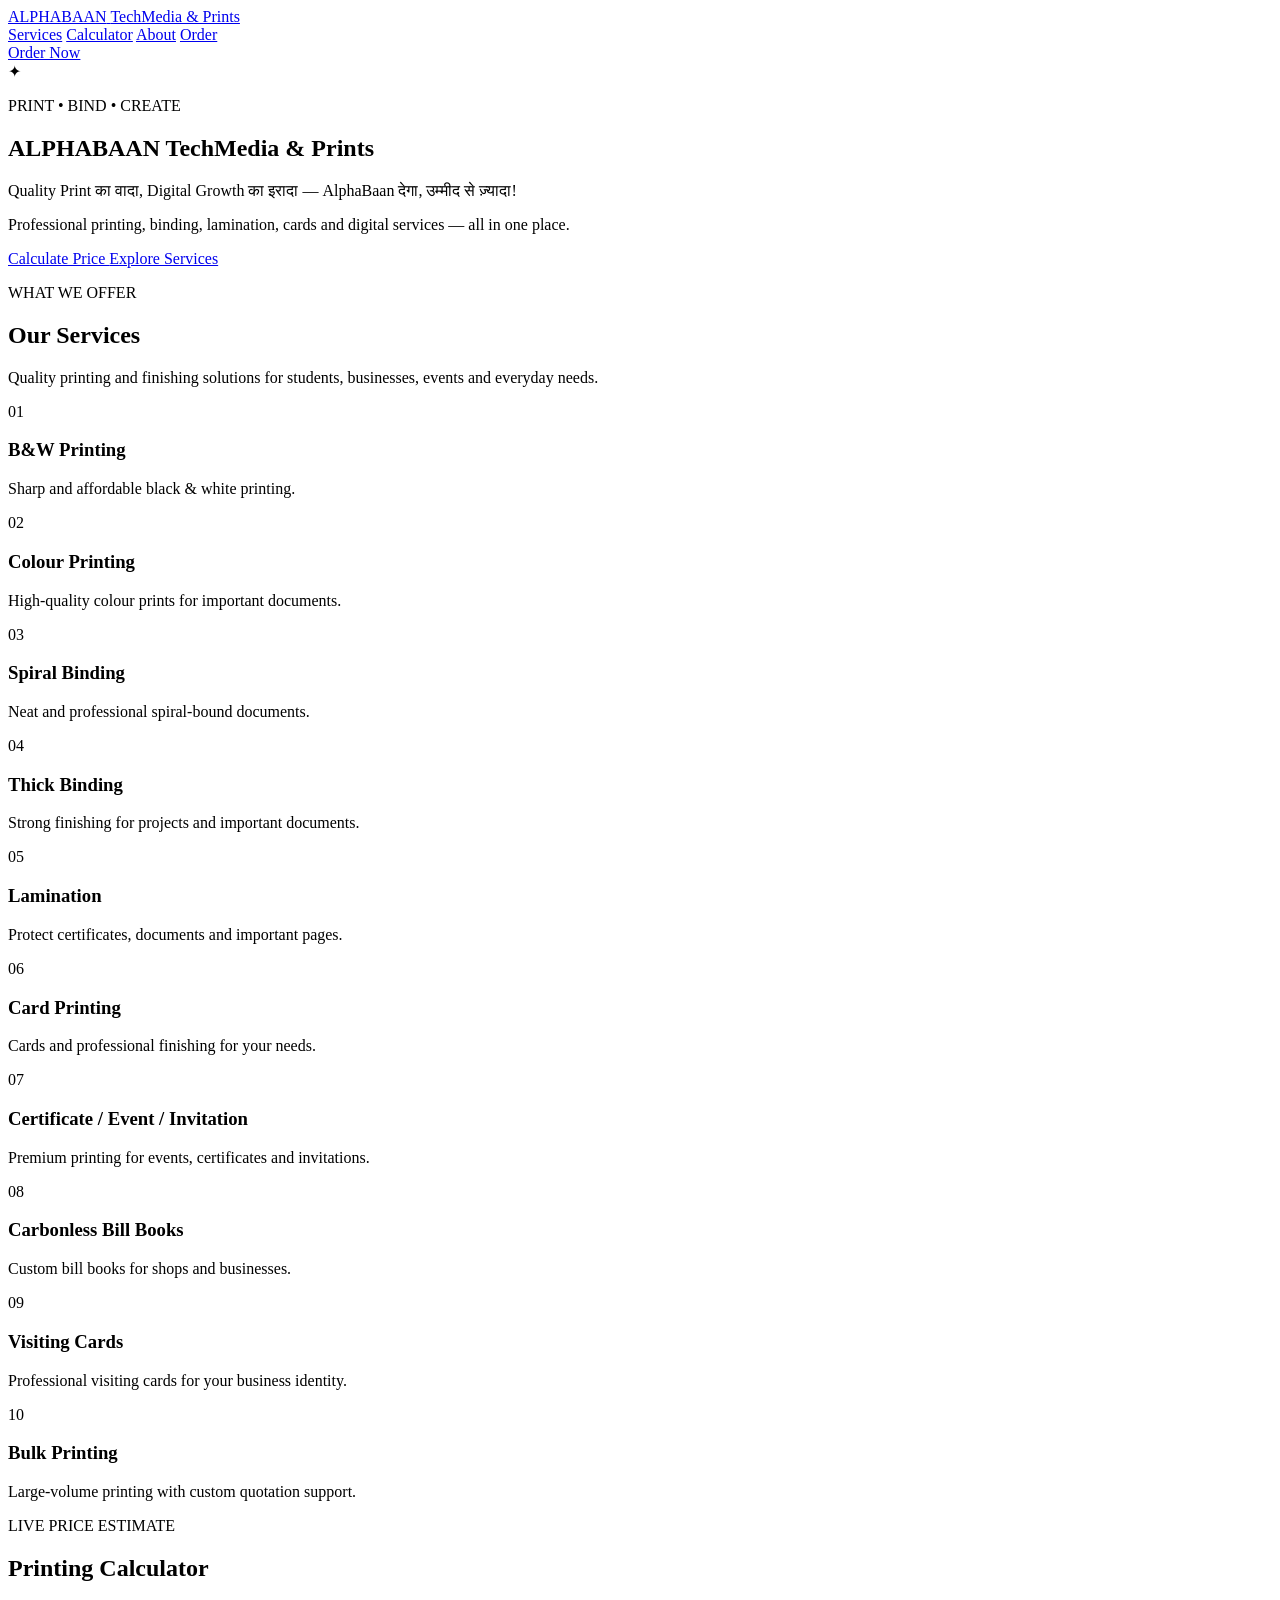
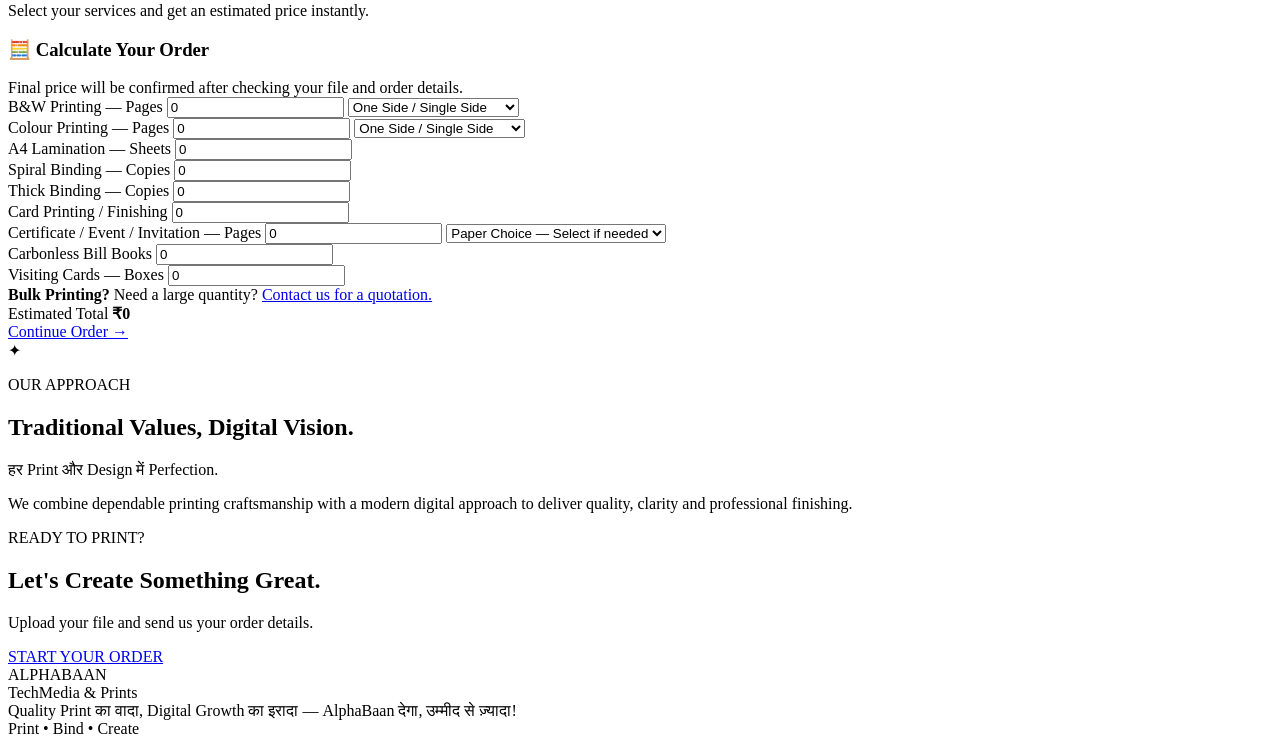
==== index.html @ 31af9f5b "Add initial HTML structure for AlphaBaan website This HTML file serves as the main structure for the" ====
<!DOCTYPE html>
<html lang="en">
<head>
  <meta charset="UTF-8">
  <meta name="viewport" content="width=device-width, initial-scale=1.0">

  <title>AlphaBaan TechMedia & Prints</title>

  <meta
    name="description"
    content="AlphaBaan TechMedia & Prints — Quality Printing, Binding, Lamination, Cards and Digital Services."
  >

  <link rel="stylesheet" href="style.css">
</head>

<body>

  <!-- HEADER -->
  <header class="site-header">
    <div class="container nav-container">

      <a href="#" class="logo">
        <span class="logo-main">ALPHABAAN</span>
        <span class="logo-sub">TechMedia & Prints</span>
      </a>

      <nav class="nav-menu">
        <a href="#services">Services</a>
        <a href="#calculator">Calculator</a>
        <a href="#about">About</a>
        <a href="#order">Order</a>
      </nav>

      <a
        href="https://docs.google.com/forms/d/e/1FAIpQLSf0FBb4uU1_I86QnHFjERlY2XZwsL0A3ILuE3euTL51JKdJ7g/viewform?usp=header"
        class="btn btn-primary"
        target="_blank"
      >
        Order Now
      </a>

    </div>
  </header>


  <!-- HERO -->
  <main>

    <section class="hero">
      <div class="container hero-content">

        <div class="heritage-mark">✦</div>

        <p class="eyebrow">PRINT • BIND • CREATE</p>

        <h1>
          ALPHABAAN
          <span>TechMedia & Prints</span>
        </h1>

        <p class="hero-tagline">
          Quality Print का वादा, Digital Growth का इरादा —
          AlphaBaan देगा, उम्मीद से ज़्यादा!
        </p>

        <p class="hero-description">
          Professional printing, binding, lamination, cards
          and digital services — all in one place.
        </p>

        <div class="hero-buttons">
          <a href="#calculator" class="btn btn-primary">
            Calculate Price
          </a>

          <a href="#services" class="btn btn-secondary">
            Explore Services
          </a>
        </div>

      </div>
    </section>


    <!-- SERVICES -->
    <section id="services" class="services-section">
      <div class="container">

        <div class="section-heading">
          <p class="eyebrow">WHAT WE OFFER</p>
          <h2>Our Services</h2>
          <p>
            Quality printing and finishing solutions for students,
            businesses, events and everyday needs.
          </p>
        </div>

        <div class="services-grid">

          <div class="service-card">
            <div class="service-icon">01</div>
            <h3>B&W Printing</h3>
            <p>Sharp and affordable black & white printing.</p>
          </div>

          <div class="service-card">
            <div class="service-icon">02</div>
            <h3>Colour Printing</h3>
            <p>High-quality colour prints for important documents.</p>
          </div>

          <div class="service-card">
            <div class="service-icon">03</div>
            <h3>Spiral Binding</h3>
            <p>Neat and professional spiral-bound documents.</p>
          </div>

          <div class="service-card">
            <div class="service-icon">04</div>
            <h3>Thick Binding</h3>
            <p>Strong finishing for projects and important documents.</p>
          </div>

          <div class="service-card">
            <div class="service-icon">05</div>
            <h3>Lamination</h3>
            <p>Protect certificates, documents and important pages.</p>
          </div>

          <div class="service-card">
            <div class="service-icon">06</div>
            <h3>Card Printing</h3>
            <p>Cards and professional finishing for your needs.</p>
          </div>

          <div class="service-card">
            <div class="service-icon">07</div>
            <h3>Certificate / Event / Invitation</h3>
            <p>Premium printing for events, certificates and invitations.</p>
          </div>

          <div class="service-card">
            <div class="service-icon">08</div>
            <h3>Carbonless Bill Books</h3>
            <p>Custom bill books for shops and businesses.</p>
          </div>

          <div class="service-card">
            <div class="service-icon">09</div>
            <h3>Visiting Cards</h3>
            <p>Professional visiting cards for your business identity.</p>
          </div>

          <div class="service-card">
            <div class="service-icon">10</div>
            <h3>Bulk Printing</h3>
            <p>Large-volume printing with custom quotation support.</p>
          </div>

        </div>

      </div>
    </section>


    <!-- CALCULATOR -->
    <section id="calculator" class="calculator-section">

      <div class="container">

        <div class="section-heading">
          <p class="eyebrow">LIVE PRICE ESTIMATE</p>
          <h2>Printing Calculator</h2>
          <p>
            Select your services and get an estimated price instantly.
          </p>
        </div>

        <div class="paper-sheet">

          <div class="spiral-decoration">
            <span></span>
            <span></span>
            <span></span>
            <span></span>
            <span></span>
            <span></span>
          </div>

          <div class="calculator-card">

            <h3>🧮 Calculate Your Order</h3>

            <div class="calculator-note">
              Final price will be confirmed after checking your file
              and order details.
            </div>

            <!-- B&W -->
            <div class="calc-group">

              <label for="bwPages">
                B&W Printing — Pages
              </label>

              <input
                type="number"
                id="bwPages"
                min="0"
                value="0"
                placeholder="Enter pages"
              >

              <select id="bwSide">
                <option value="single">One Side / Single Side</option>
                <option value="double">Both Sides / Double Side</option>
              </select>

            </div>


            <!-- COLOUR -->
            <div class="calc-group">

              <label for="colorPages">
                Colour Printing — Pages
              </label>

              <input
                type="number"
                id="colorPages"
                min="0"
                value="0"
                placeholder="Enter pages"
              >

              <select id="colorSide">
                <option value="single">One Side / Single Side</option>
                <option value="double">Both Sides / Double Side</option>
              </select>

            </div>


            <!-- LAMINATION -->
            <div class="calc-group">

              <label for="lamination">
                A4 Lamination — Sheets
              </label>

              <input
                type="number"
                id="lamination"
                min="0"
                value="0"
                placeholder="Enter sheets"
              >

            </div>


            <!-- SPIRAL -->
            <div class="calc-group">

              <label for="spiral">
                Spiral Binding — Copies
              </label>

              <input
                type="number"
                id="spiral"
                min="0"
                value="0"
                placeholder="Enter copies"
              >

            </div>


            <!-- THICK -->
            <div class="calc-group">

              <label for="thick">
                Thick Binding — Copies
              </label>

              <input
                type="number"
                id="thick"
                min="0"
                value="0"
                placeholder="Enter copies"
              >

            </div>


            <!-- CARDS -->
            <div class="calc-group">

              <label for="cards">
                Card Printing / Finishing
              </label>

              <input
                type="number"
                id="cards"
                min="0"
                value="0"
                placeholder="Enter cards"
              >

            </div>


            <!-- CERTIFICATE -->
            <div class="calc-group">

              <label for="certificate">
                Certificate / Event / Invitation — Pages
              </label>

              <input
                type="number"
                id="certificate"
                min="0"
                value="0"
                placeholder="Enter pages"
              >

              <select id="paperChoice">
                <option value="none">Paper Choice — Select if needed</option>
                <option value="matte">Matte</option>
                <option value="glossy">Glossy</option>
                <option value="no-preference">No Preference</option>
              </select>

            </div>


            <!-- BILL BOOK -->
            <div class="calc-group">

              <label for="billBooks">
                Carbonless Bill Books
              </label>

              <input
                type="number"
                id="billBooks"
                min="0"
                value="0"
                placeholder="Enter books"
              >

            </div>


            <!-- VISITING CARDS -->
            <div class="calc-group">

              <label for="visitingCards">
                Visiting Cards — Boxes
              </label>

              <input
                type="number"
                id="visitingCards"
                min="0"
                value="0"
                placeholder="Enter boxes"
              >

            </div>


            <!-- BULK -->
            <div class="bulk-note">
              <strong>Bulk Printing?</strong>
              Need a large quantity?
              <a href="#order">Contact us for a quotation.</a>
            </div>


            <!-- TOTAL -->
            <div class="total-box">

              <span>Estimated Total</span>

              <strong id="totalAmount">
                ₹0
              </strong>

            </div>


            <a
              href="https://docs.google.com/forms/d/e/1FAIpQLSf0FBb4uU1_I86QnHFjERlY2XZwsL0A3ILuE3euTL51JKdJ7g/viewform?usp=header"
              class="btn btn-primary continue-btn"
              target="_blank"
            >
              Continue Order →
            </a>

          </div>

        </div>

      </div>

    </section>


    <!-- HERITAGE -->
    <section id="about" class="heritage-section">

      <div class="container heritage-content">

        <div class="heritage-symbol">
          ✦
        </div>

        <p class="eyebrow">OUR APPROACH</p>

        <h2>
          Traditional Values,
          <span>Digital Vision.</span>
        </h2>

        <p>
          हर Print और Design में Perfection.
        </p>

        <p class="heritage-text">
          We combine dependable printing craftsmanship with a
          modern digital approach to deliver quality, clarity
          and professional finishing.
        </p>

      </div>

    </section>


    <!-- FINAL CTA -->
    <section id="order" class="final-cta">

      <div class="container">

        <p class="eyebrow">READY TO PRINT?</p>

        <h2>Let's Create Something Great.</h2>

        <p>
          Upload your file and send us your order details.
        </p>

        <a
          href="https://docs.google.com/forms/d/e/1FAIpQLSf0FBb4uU1_I86QnHFjERlY2XZwsL0A3ILuE3euTL51JKdJ7g/viewform?usp=header"
          class="btn btn-primary"
          target="_blank"
        >
          START YOUR ORDER
        </a>

      </div>

    </section>

  </main>


  <!-- FOOTER -->
  <footer class="site-footer">

    <div class="container footer-content">

      <div>
        <div class="footer-logo">ALPHABAAN</div>
        <div class="footer-sub">TechMedia & Prints</div>
      </div>

      <div class="footer-tagline">
        Quality Print का वादा, Digital Growth का इरादा —
        AlphaBaan देगा, उम्मीद से ज़्यादा!
      </div>

      <div class="footer-bottom">
        Print • Bind • Create
      </div>

    </div>

  </footer>


  <script src="script.js"></script>

</body>
</html>
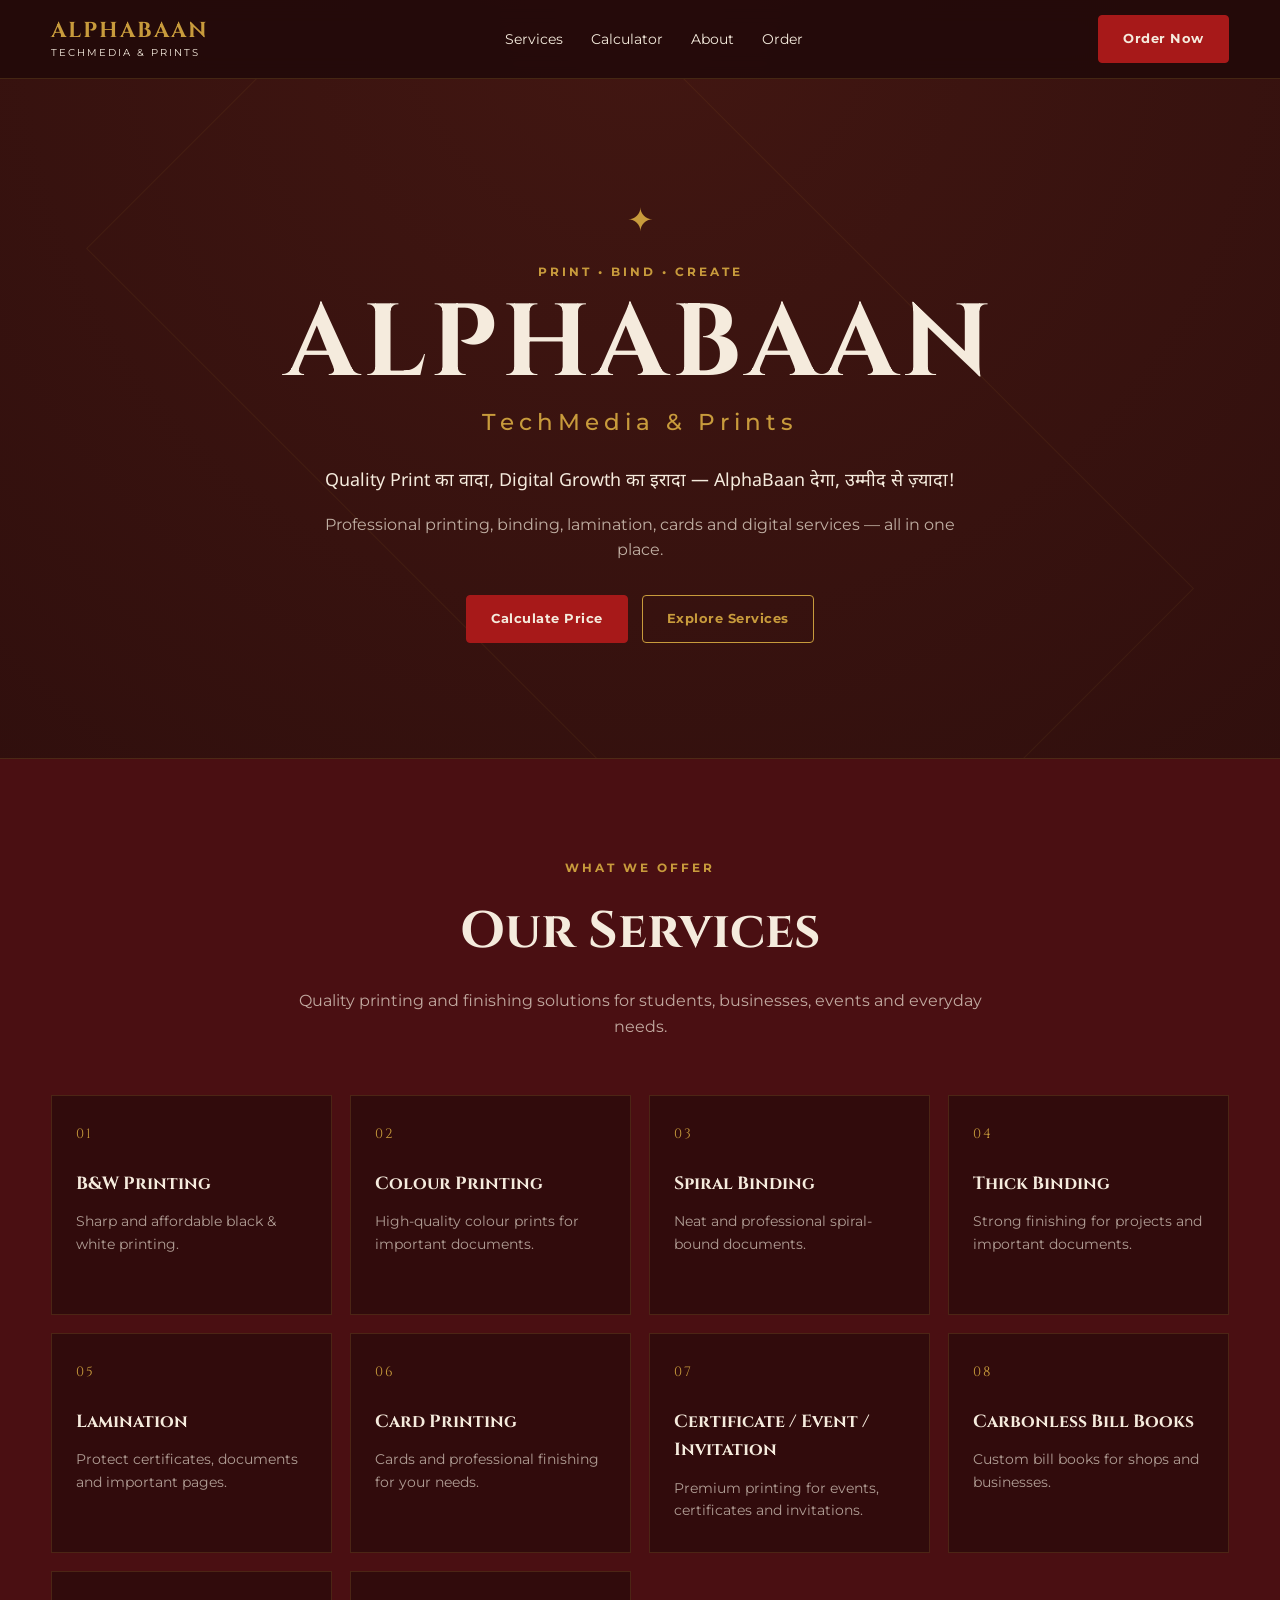
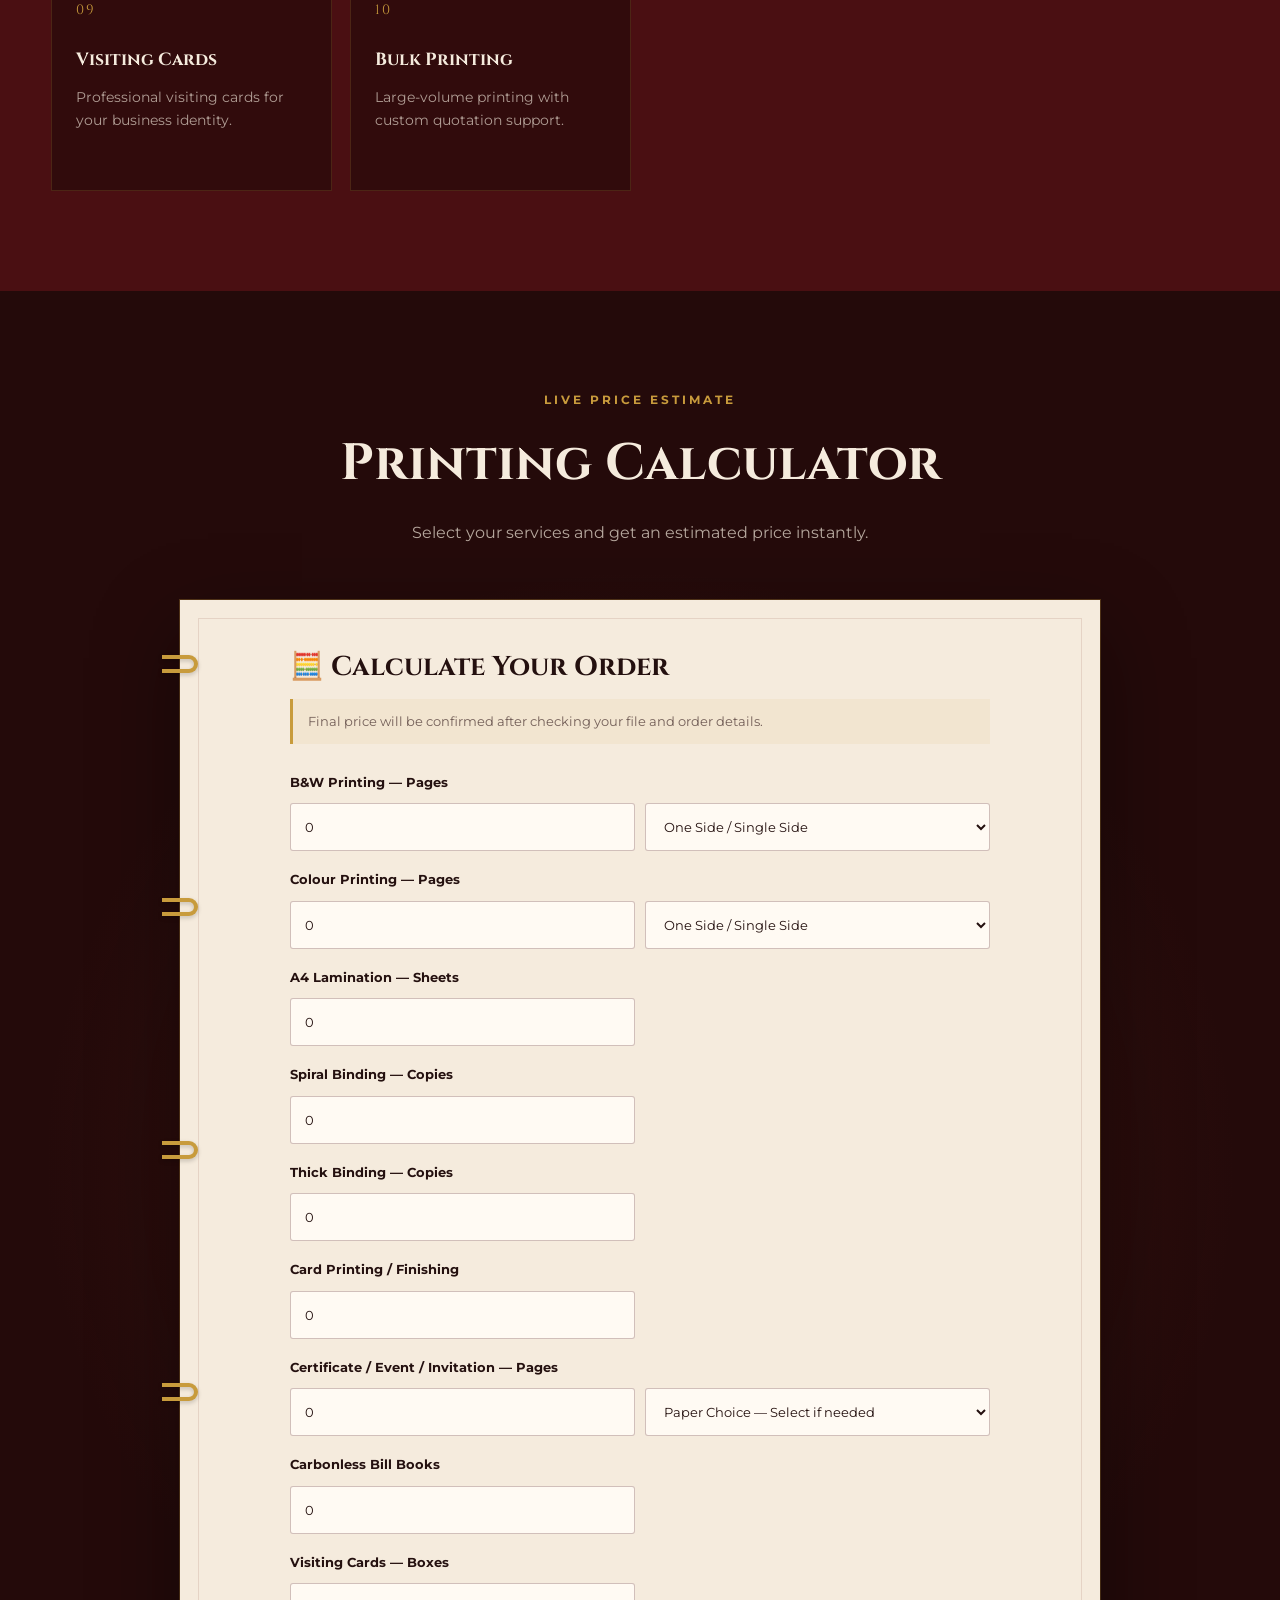
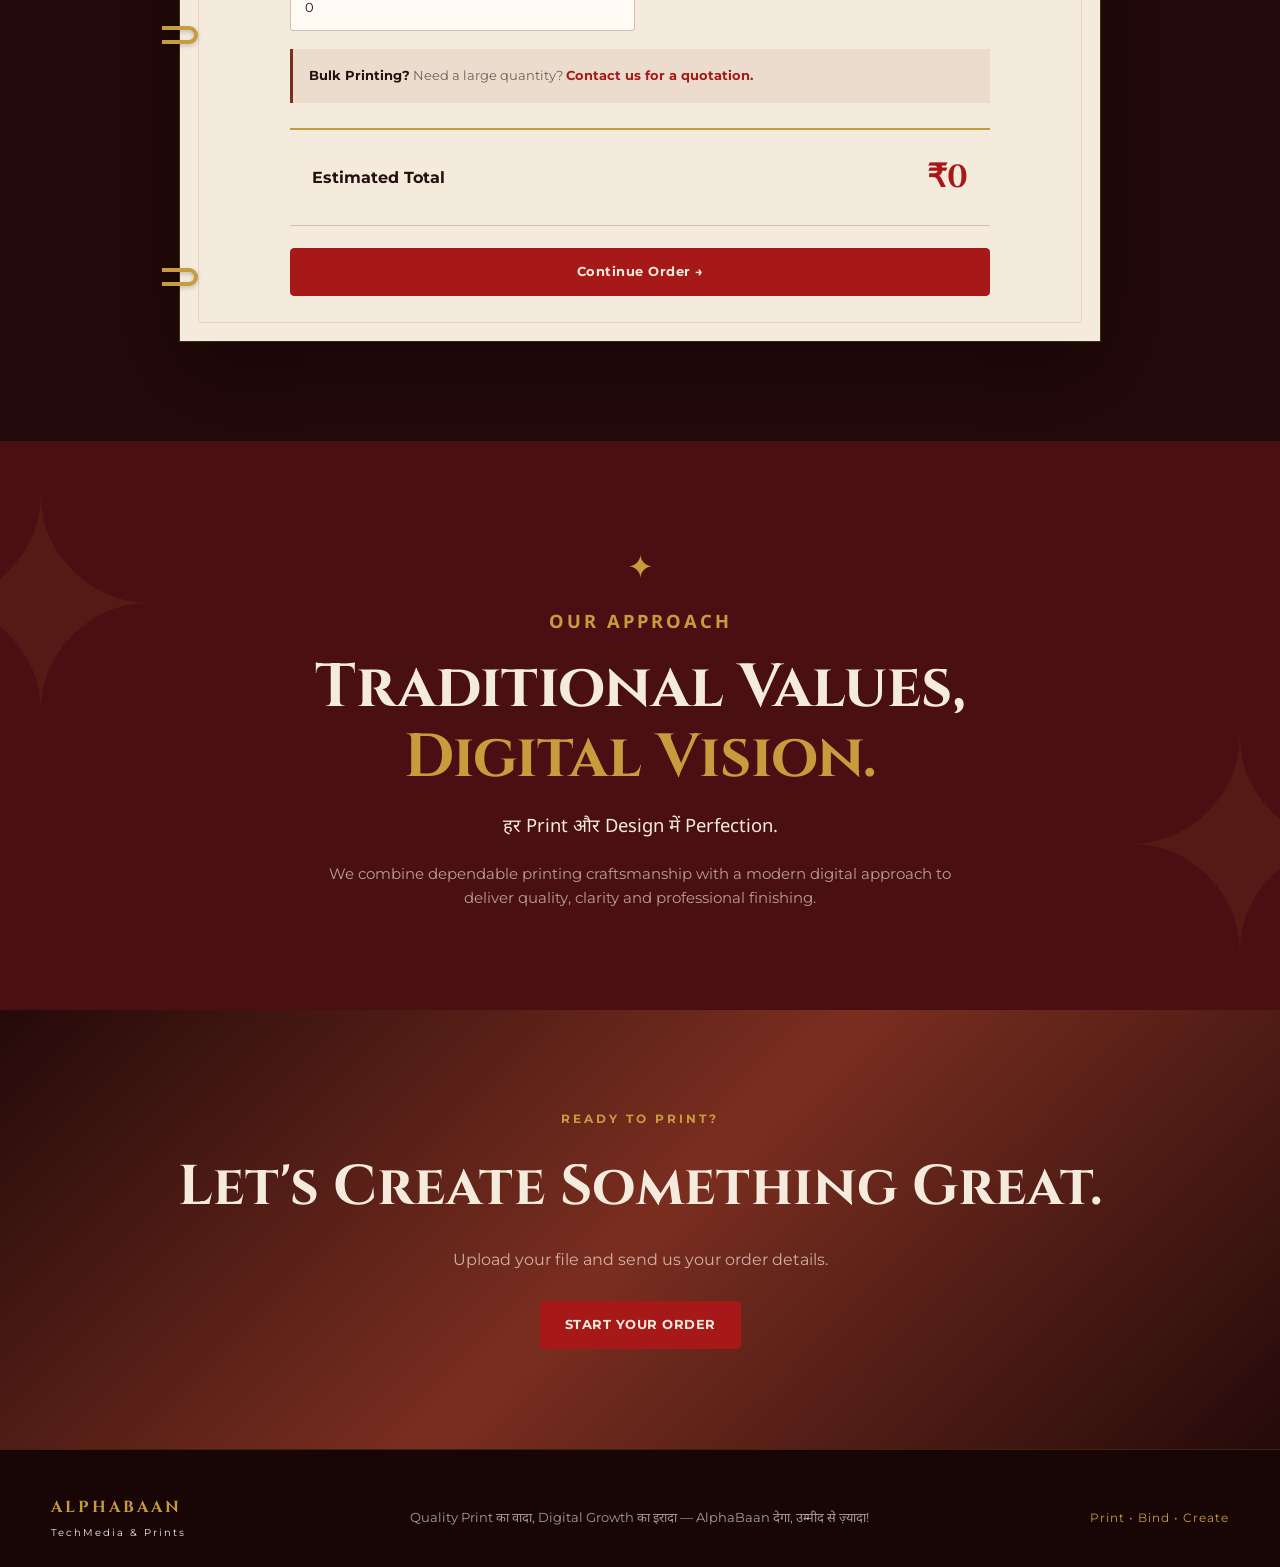
==== commit b4521f83: "Add Google site verification meta tag" ====
--- a/index.html
+++ b/index.html
@@ -1,6 +1,7 @@
 <!DOCTYPE html>
 <html lang="en">
 <head>
+  <meta name="google-site-verification" content="dMbPoNtjgEjaiIfnKEC5RQ0LsHdOGWDaiDt8AtfoVck" />
   <meta charset="UTF-8">
   <meta name="viewport" content="width=device-width, initial-scale=1.0">
 
--- a/style.css
+++ b/style.css
@@ -0,0 +1,692 @@
+@import url('https://fonts.googleapis.com/css2?family=Cinzel:wght@500;600;700&family=Montserrat:wght@400;500;600;700&family=Noto+Sans+Devanagari:wght@400;500;600;700&display=swap');
+
+:root {
+  --deep-maroon: #240A0A;
+  --royal-maroon: #4A0F12;
+  --dark-rust: #7A2E20;
+  --rich-red: #A71919;
+  --gold: #C89B3C;
+  --ivory: #F5EBDD;
+  --dark-text: #24100F;
+  --muted: #735F58;
+  --border: rgba(200, 155, 60, 0.35);
+}
+
+* {
+  margin: 0;
+  padding: 0;
+  box-sizing: border-box;
+}
+
+html {
+  scroll-behavior: smooth;
+}
+
+body {
+  background:
+    radial-gradient(circle at top, rgba(122, 46, 32, 0.35), transparent 35%),
+    var(--deep-maroon);
+  color: var(--ivory);
+  font-family: "Montserrat", "Noto Sans Devanagari", sans-serif;
+  line-height: 1.6;
+}
+
+a {
+  color: inherit;
+  text-decoration: none;
+}
+
+.container {
+  width: min(1180px, 92%);
+  margin: auto;
+}
+
+/* ================= HEADER ================= */
+
+.site-header {
+  position: sticky;
+  top: 0;
+  z-index: 1000;
+  background: rgba(36, 10, 10, 0.94);
+  backdrop-filter: blur(12px);
+  border-bottom: 1px solid rgba(200, 155, 60, 0.2);
+}
+
+.nav-container {
+  min-height: 78px;
+  display: flex;
+  align-items: center;
+  justify-content: space-between;
+  gap: 30px;
+}
+
+.logo {
+  display: flex;
+  flex-direction: column;
+  line-height: 1;
+}
+
+.logo-main {
+  font-family: "Cinzel", serif;
+  font-size: 1.35rem;
+  font-weight: 700;
+  letter-spacing: 2px;
+  color: var(--gold);
+}
+
+.logo-sub {
+  margin-top: 6px;
+  font-size: 0.62rem;
+  letter-spacing: 2px;
+  color: var(--ivory);
+  text-transform: uppercase;
+}
+
+.nav-menu {
+  display: flex;
+  gap: 28px;
+}
+
+.nav-menu a {
+  font-size: 0.86rem;
+  color: var(--ivory);
+  transition: 0.25s ease;
+}
+
+.nav-menu a:hover {
+  color: var(--gold);
+}
+
+.btn {
+  display: inline-flex;
+  align-items: center;
+  justify-content: center;
+  min-height: 48px;
+  padding: 12px 24px;
+  border-radius: 4px;
+  font-weight: 700;
+  font-size: 0.84rem;
+  letter-spacing: 0.5px;
+  transition: 0.25s ease;
+  cursor: pointer;
+}
+
+.btn-primary {
+  background: var(--rich-red);
+  color: var(--ivory);
+  border: 1px solid var(--rich-red);
+}
+
+.btn-primary:hover {
+  background: #c32121;
+  border-color: var(--gold);
+  box-shadow: 0 0 20px rgba(200, 155, 60, 0.18);
+  transform: translateY(-2px);
+}
+
+.btn-secondary {
+  background: transparent;
+  color: var(--gold);
+  border: 1px solid var(--gold);
+}
+
+.btn-secondary:hover {
+  background: rgba(200, 155, 60, 0.08);
+  transform: translateY(-2px);
+}
+
+/* ================= HERO ================= */
+
+.hero {
+  min-height: 680px;
+  display: flex;
+  align-items: center;
+  text-align: center;
+  position: relative;
+  overflow: hidden;
+  border-bottom: 1px solid rgba(200, 155, 60, 0.18);
+}
+
+.hero::before {
+  content: "";
+  position: absolute;
+  inset: 10%;
+  border: 1px solid rgba(200, 155, 60, 0.08);
+  transform: rotate(45deg);
+  pointer-events: none;
+}
+
+.hero-content {
+  position: relative;
+  z-index: 2;
+  max-width: 900px;
+}
+
+.heritage-mark,
+.heritage-symbol {
+  color: var(--gold);
+  font-size: 2rem;
+  margin-bottom: 18px;
+}
+
+.eyebrow {
+  color: var(--gold);
+  font-size: 0.72rem;
+  font-weight: 700;
+  letter-spacing: 3px;
+  text-transform: uppercase;
+  margin-bottom: 14px;
+}
+
+.hero h1 {
+  font-family: "Cinzel", serif;
+  font-size: clamp(3rem, 8vw, 6.5rem);
+  line-height: 0.95;
+  letter-spacing: 5px;
+  color: var(--ivory);
+}
+
+.hero h1 span {
+  display: block;
+  margin-top: 18px;
+  font-family: "Montserrat", sans-serif;
+  font-size: clamp(1rem, 2vw, 1.45rem);
+  font-weight: 500;
+  letter-spacing: 5px;
+  color: var(--gold);
+}
+
+.hero-tagline {
+  max-width: 760px;
+  margin: 35px auto 15px;
+  font-family: "Noto Sans Devanagari", sans-serif;
+  font-size: 1.12rem;
+  color: var(--ivory);
+}
+
+.hero-description {
+  color: rgba(245, 235, 221, 0.72);
+  max-width: 650px;
+  margin: auto;
+}
+
+.hero-buttons {
+  margin-top: 32px;
+  display: flex;
+  justify-content: center;
+  gap: 14px;
+  flex-wrap: wrap;
+}
+
+/* ================= SECTION ================= */
+
+section {
+  padding: 100px 0;
+}
+
+.section-heading {
+  text-align: center;
+  max-width: 700px;
+  margin: 0 auto 55px;
+}
+
+.section-heading h2 {
+  font-family: "Cinzel", serif;
+  font-size: clamp(2rem, 4vw, 3.2rem);
+  color: var(--ivory);
+  margin-bottom: 15px;
+}
+
+.section-heading p:last-child {
+  color: rgba(245, 235, 221, 0.7);
+}
+
+/* ================= SERVICES ================= */
+
+.services-section {
+  background: var(--royal-maroon);
+}
+
+.services-grid {
+  display: grid;
+  grid-template-columns: repeat(4, 1fr);
+  gap: 18px;
+}
+
+.service-card {
+  min-height: 220px;
+  padding: 28px 24px;
+  background: rgba(36, 10, 10, 0.65);
+  border: 1px solid rgba(200, 155, 60, 0.18);
+  transition: 0.3s ease;
+}
+
+.service-card:hover {
+  transform: translateY(-6px);
+  border-color: rgba(200, 155, 60, 0.55);
+  background: rgba(36, 10, 10, 0.9);
+}
+
+.service-icon {
+  color: var(--gold);
+  font-family: "Cinzel", serif;
+  font-size: 0.85rem;
+  letter-spacing: 2px;
+  margin-bottom: 25px;
+}
+
+.service-card h3 {
+  font-family: "Cinzel", serif;
+  font-size: 1.1rem;
+  color: var(--ivory);
+  margin-bottom: 12px;
+}
+
+.service-card p {
+  font-size: 0.88rem;
+  color: rgba(245, 235, 221, 0.65);
+}
+
+/* ================= CALCULATOR ================= */
+
+.calculator-section {
+  background:
+    radial-gradient(circle at center, rgba(122, 46, 32, 0.3), transparent 55%),
+    var(--deep-maroon);
+}
+
+.paper-sheet {
+  position: relative;
+  max-width: 920px;
+  margin: auto;
+  padding: 45px;
+  background: var(--ivory);
+  color: var(--dark-text);
+  box-shadow:
+    0 30px 80px rgba(0, 0, 0, 0.4),
+    0 0 0 1px rgba(200, 155, 60, 0.3);
+}
+
+.paper-sheet::before {
+  content: "";
+  position: absolute;
+  inset: 18px;
+  border: 1px solid rgba(122, 46, 32, 0.13);
+  pointer-events: none;
+}
+
+.spiral-decoration {
+  position: absolute;
+  left: -18px;
+  top: 55px;
+  bottom: 55px;
+  display: flex;
+  flex-direction: column;
+  justify-content: space-between;
+  z-index: 5;
+}
+
+.spiral-decoration span {
+  width: 36px;
+  height: 18px;
+  border: 4px solid var(--gold);
+  border-left: 0;
+  border-radius: 0 14px 14px 0;
+  filter: drop-shadow(0 2px 2px rgba(0, 0, 0, 0.2));
+}
+
+.calculator-card {
+  position: relative;
+  z-index: 2;
+  max-width: 700px;
+  margin: auto;
+}
+
+.calculator-card h3 {
+  font-family: "Cinzel", serif;
+  font-size: 1.7rem;
+  color: var(--dark-text);
+  margin-bottom: 10px;
+}
+
+.calculator-note {
+  padding: 12px 15px;
+  margin-bottom: 28px;
+  border-left: 3px solid var(--gold);
+  background: rgba(200, 155, 60, 0.08);
+  color: var(--muted);
+  font-size: 0.82rem;
+}
+
+.calc-group {
+  display: grid;
+  grid-template-columns: 1fr 1fr;
+  gap: 10px;
+  margin-bottom: 18px;
+}
+
+.calc-group label {
+  grid-column: 1 / -1;
+  font-weight: 700;
+  font-size: 0.84rem;
+  color: var(--dark-text);
+}
+
+.calc-group input,
+.calc-group select {
+  width: 100%;
+  min-height: 48px;
+  padding: 12px 14px;
+  border: 1px solid rgba(74, 15, 18, 0.25);
+  border-radius: 3px;
+  background: #fffaf3;
+  color: var(--dark-text);
+  font-family: inherit;
+  outline: none;
+}
+
+.calc-group input:focus,
+.calc-group select:focus {
+  border-color: var(--rich-red);
+  box-shadow: 0 0 0 2px rgba(167, 25, 25, 0.08);
+}
+
+.bulk-note {
+  margin-top: 10px;
+  padding: 16px;
+  background: rgba(122, 46, 32, 0.08);
+  border-left: 3px solid var(--dark-rust);
+  font-size: 0.84rem;
+  color: var(--muted);
+}
+
+.bulk-note strong {
+  color: var(--dark-text);
+}
+
+.bulk-note a {
+  color: var(--rich-red);
+  font-weight: 700;
+}
+
+.total-box {
+  margin-top: 25px;
+  padding: 22px;
+  display: flex;
+  justify-content: space-between;
+  align-items: center;
+  border-top: 2px solid var(--gold);
+  border-bottom: 1px solid rgba(74, 15, 18, 0.2);
+}
+
+.total-box span {
+  font-weight: 700;
+}
+
+.total-box strong {
+  font-family: "Cinzel", serif;
+  font-size: 2rem;
+  color: var(--rich-red);
+}
+
+.continue-btn {
+  width: 100%;
+  margin-top: 22px;
+}
+
+/* ================= HERITAGE ================= */
+
+.heritage-section {
+  position: relative;
+  overflow: hidden;
+  background: var(--royal-maroon);
+  text-align: center;
+}
+
+.heritage-section::before,
+.heritage-section::after {
+  content: "✦";
+  position: absolute;
+  color: rgba(200, 155, 60, 0.08);
+  font-size: 18rem;
+  line-height: 1;
+}
+
+.heritage-section::before {
+  left: -80px;
+  top: 20px;
+}
+
+.heritage-section::after {
+  right: -80px;
+  bottom: 20px;
+}
+
+.heritage-content {
+  position: relative;
+  z-index: 2;
+  max-width: 800px;
+}
+
+.heritage-content h2 {
+  font-family: "Cinzel", serif;
+  font-size: clamp(2rem, 5vw, 3.8rem);
+  line-height: 1.15;
+  margin-bottom: 20px;
+}
+
+.heritage-content h2 span {
+  color: var(--gold);
+}
+
+.heritage-content > p {
+  font-family: "Noto Sans Devanagari", sans-serif;
+  font-size: 1.15rem;
+}
+
+.heritage-text {
+  max-width: 650px;
+  margin: 20px auto 0;
+  color: rgba(245, 235, 221, 0.65);
+  font-family: "Montserrat", sans-serif !important;
+  font-size: 0.92rem !important;
+}
+
+/* ================= CTA ================= */
+
+.final-cta {
+  text-align: center;
+  background:
+    linear-gradient(
+      135deg,
+      var(--deep-maroon),
+      var(--dark-rust),
+      var(--deep-maroon)
+    );
+}
+
+.final-cta h2 {
+  font-family: "Cinzel", serif;
+  font-size: clamp(2rem, 5vw, 3.5rem);
+  margin-bottom: 15px;
+}
+
+.final-cta p:not(.eyebrow) {
+  color: rgba(245, 235, 221, 0.7);
+  margin-bottom: 28px;
+}
+
+/* ================= FOOTER ================= */
+
+.site-footer {
+  padding: 45px 0 25px;
+  background: #180606;
+  border-top: 1px solid rgba(200, 155, 60, 0.2);
+}
+
+.footer-content {
+  display: grid;
+  grid-template-columns: 1fr 2fr 1fr;
+  align-items: center;
+  gap: 30px;
+}
+
+.footer-logo {
+  font-family: "Cinzel", serif;
+  color: var(--gold);
+  font-weight: 700;
+  letter-spacing: 3px;
+}
+
+.footer-sub {
+  font-size: 0.65rem;
+  letter-spacing: 2px;
+  color: var(--ivory);
+  margin-top: 5px;
+}
+
+.footer-tagline {
+  text-align: center;
+  color: rgba(245, 235, 221, 0.65);
+  font-size: 0.8rem;
+}
+
+.footer-bottom {
+  text-align: right;
+  color: var(--gold);
+  font-size: 0.72rem;
+  letter-spacing: 1px;
+}
+
+/* ================= RESPONSIVE ================= */
+
+@media (max-width: 950px) {
+
+  .nav-menu {
+    display: none;
+  }
+
+  .services-grid {
+    grid-template-columns: repeat(2, 1fr);
+  }
+
+  .footer-content {
+    grid-template-columns: 1fr;
+    text-align: center;
+  }
+
+  .footer-tagline,
+  .footer-bottom {
+    text-align: center;
+  }
+}
+
+@media (max-width: 650px) {
+
+  section {
+    padding: 75px 0;
+  }
+
+  .nav-container {
+    min-height: 68px;
+  }
+
+  .logo-main {
+    font-size: 1.1rem;
+  }
+
+  .logo-sub {
+    font-size: 0.52rem;
+  }
+
+  .nav-container > .btn {
+    padding: 9px 13px;
+    min-height: 40px;
+    font-size: 0.7rem;
+  }
+
+  .hero {
+    min-height: 600px;
+  }
+
+  .hero h1 {
+    font-size: 3rem;
+    letter-spacing: 3px;
+  }
+
+  .hero h1 span {
+    font-size: 0.9rem;
+    letter-spacing: 2px;
+  }
+
+  .hero-tagline {
+    font-size: 0.95rem;
+  }
+
+  .services-grid {
+    grid-template-columns: 1fr 1fr;
+    gap: 10px;
+  }
+
+  .service-card {
+    min-height: 190px;
+    padding: 20px 15px;
+  }
+
+  .service-card h3 {
+    font-size: 0.9rem;
+  }
+
+  .service-card p {
+    font-size: 0.75rem;
+  }
+
+  .paper-sheet {
+    padding: 35px 20px;
+    margin-left: 12px;
+  }
+
+  .spiral-decoration {
+    left: -15px;
+  }
+
+  .spiral-decoration span {
+    width: 27px;
+    height: 14px;
+    border-width: 3px;
+  }
+
+  .calc-group {
+    grid-template-columns: 1fr;
+  }
+
+  .calc-group label {
+    grid-column: auto;
+  }
+
+  .total-box {
+    flex-direction: column;
+    gap: 8px;
+    text-align: center;
+  }
+
+  .heritage-section::before,
+  .heritage-section::after {
+    font-size: 8rem;
+  }
+}
+
+@media (max-width: 420px) {
+
+  .services-grid {
+    grid-template-columns: 1fr;
+  }
+
+  .hero-buttons {
+    flex-direction: column;
+  }
+
+  .hero-buttons .btn {
+    width: 100%;
+  }
+}
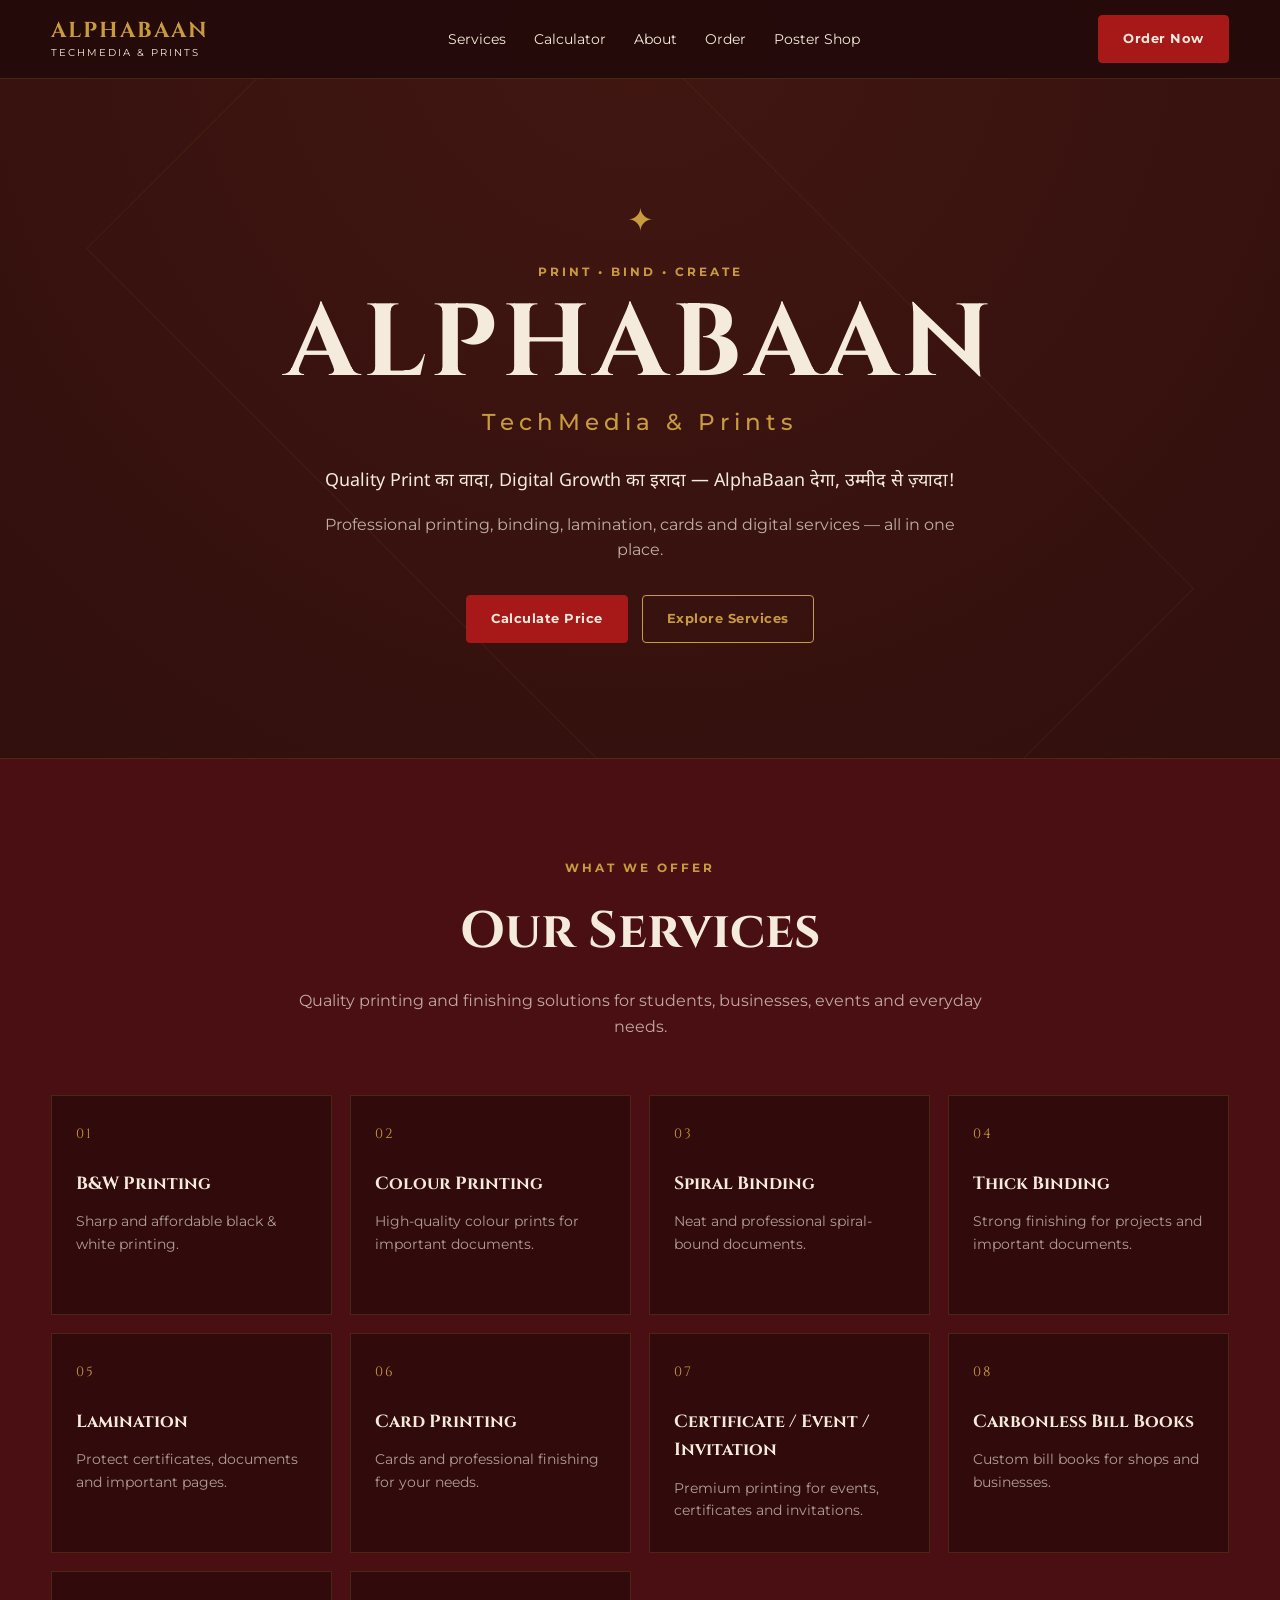
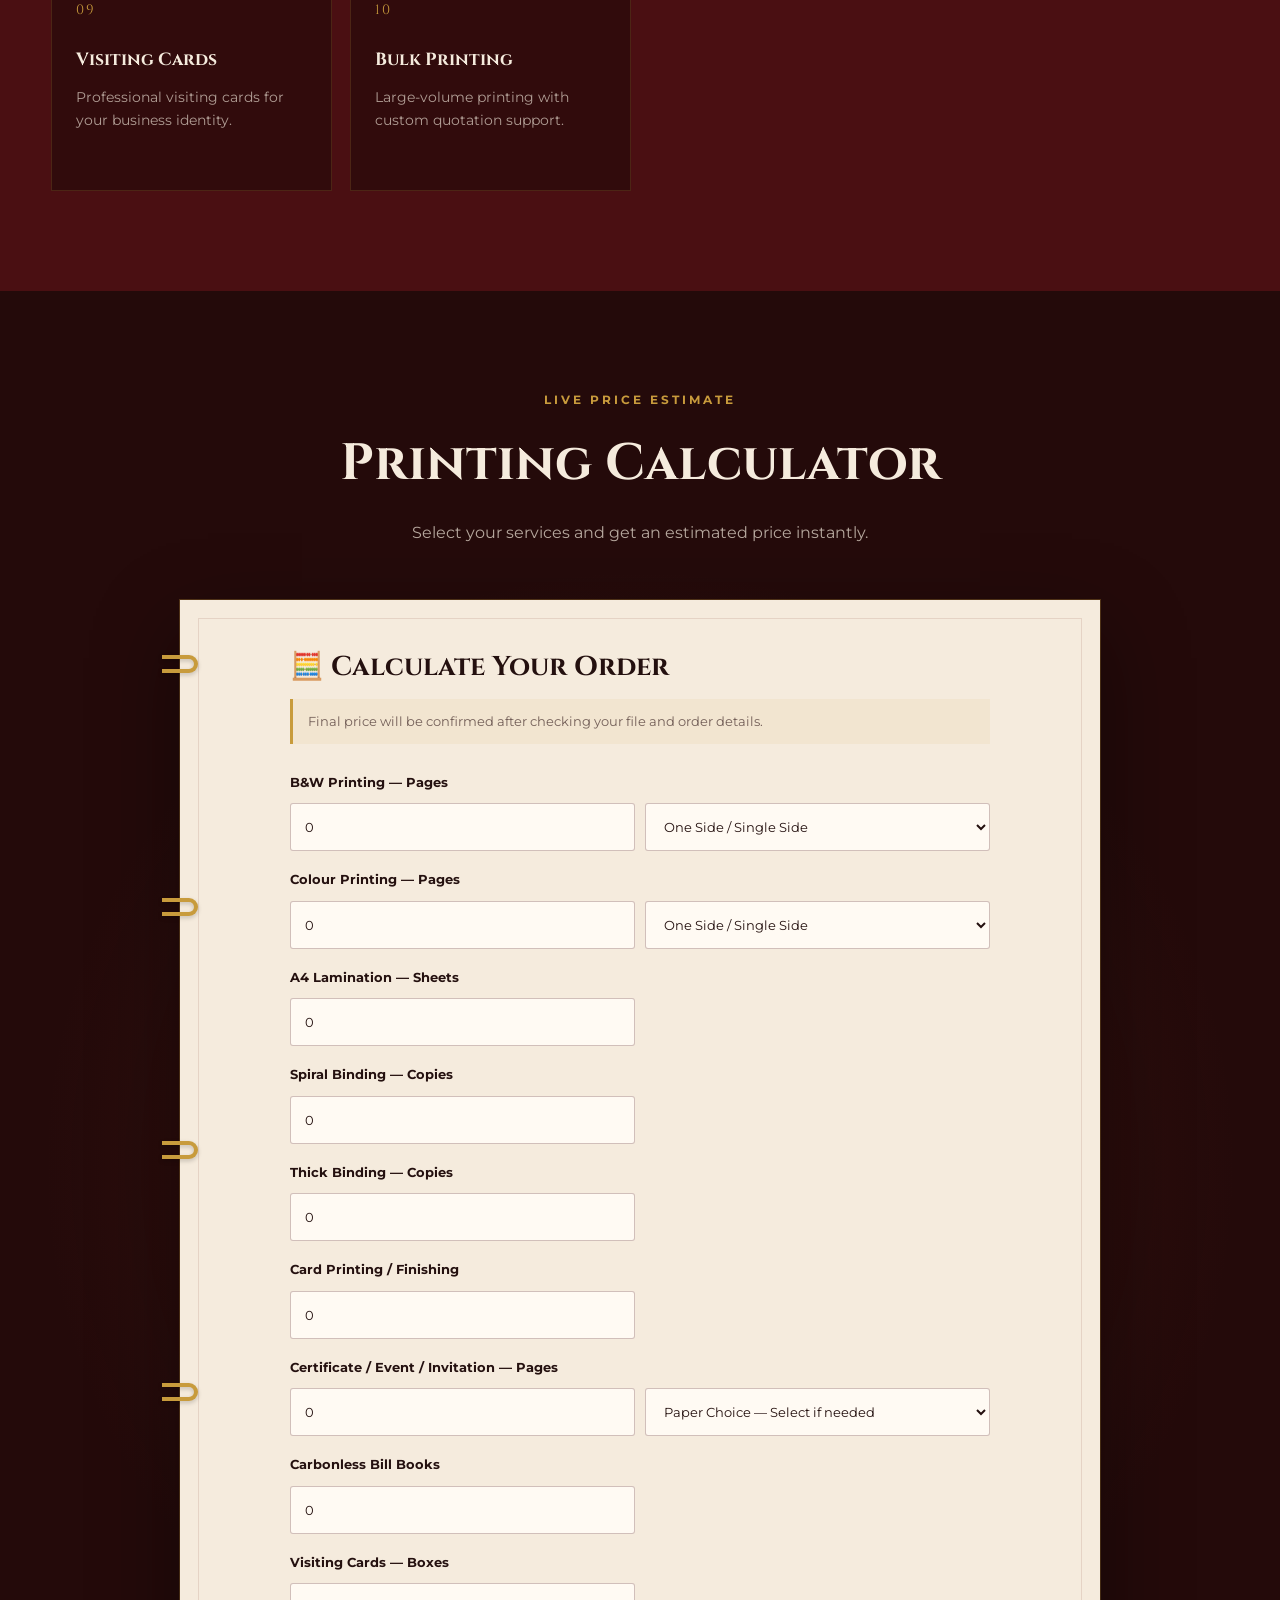
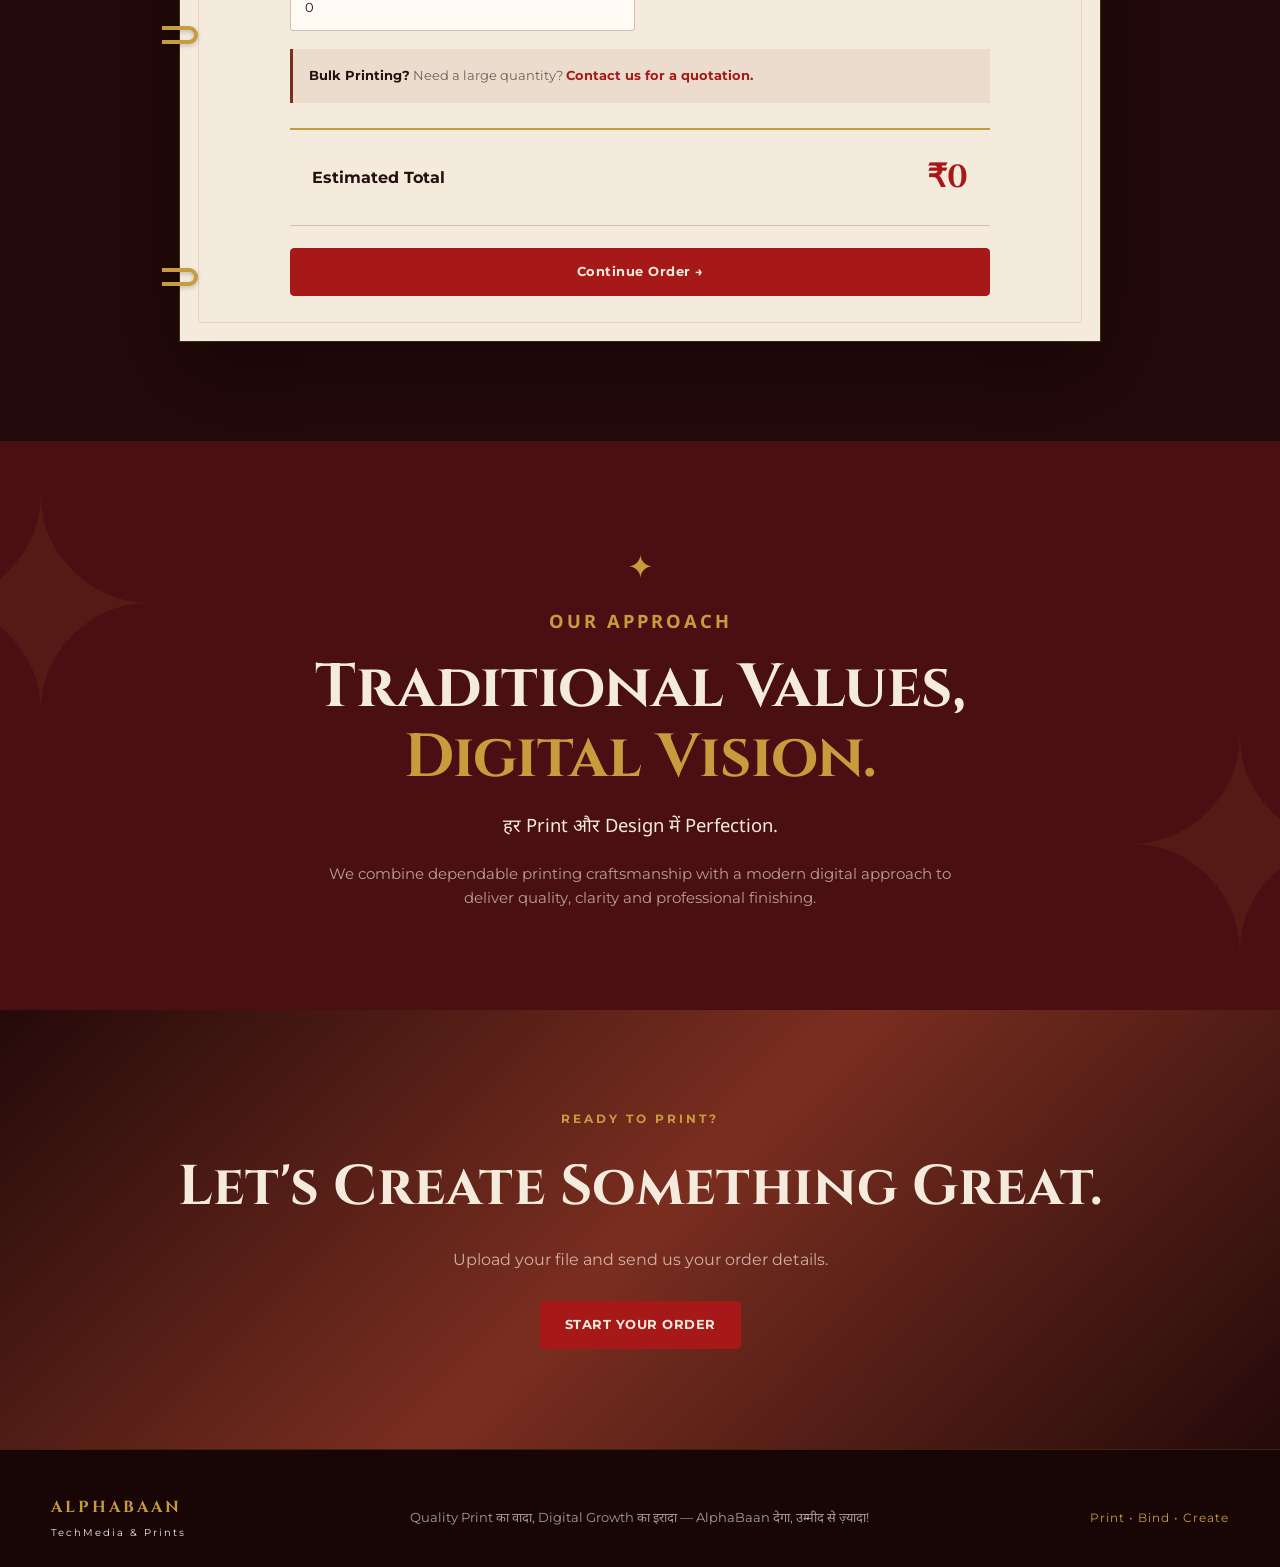
==== commit 6cf804dd: "Add 'Poster Shop' link to navigation menu" ====
--- a/index.html
+++ b/index.html
@@ -5,13 +5,13 @@
   <meta charset="UTF-8">
   <meta name="viewport" content="width=device-width, initial-scale=1.0">
 
-  <title>AlphaBaan TechMedia & Prints</title>
-
-  <meta
-    name="description"
-    content="AlphaBaan TechMedia & Prints — Quality Printing, Binding, Lamination, Cards and Digital Services."
-  >
-
+<title>AlphaBaan TechMedia & Prints | Printing, Binding & Digital Services</title>
+
+<meta
+  name="description"
+  content="AlphaBaan TechMedia & Prints offers B&W and colour printing, spiral and thick binding, lamination, card printing, certificates, carbonless bill books, visiting cards and digital services."
+>
+  <link rel="icon" type="image/svg+xml" href="favicon.svg">
   <link rel="stylesheet" href="style.css">
 </head>
 
@@ -26,12 +26,13 @@
         <span class="logo-sub">TechMedia & Prints</span>
       </a>
 
-      <nav class="nav-menu">
-        <a href="#services">Services</a>
-        <a href="#calculator">Calculator</a>
-        <a href="#about">About</a>
-        <a href="#order">Order</a>
-      </nav>
+<nav class="nav-menu">
+    <a href="#services">Services</a>
+    <a href="#calculator">Calculator</a>
+    <a href="#about">About</a>
+    <a href="#order">Order</a>
+    <a href="poster-shop/">Poster Shop</a>
+</nav>
 
       <a
         href="https://docs.google.com/forms/d/e/1FAIpQLSf0FBb4uU1_I86QnHFjERlY2XZwsL0A3ILuE3euTL51JKdJ7g/viewform?usp=header"
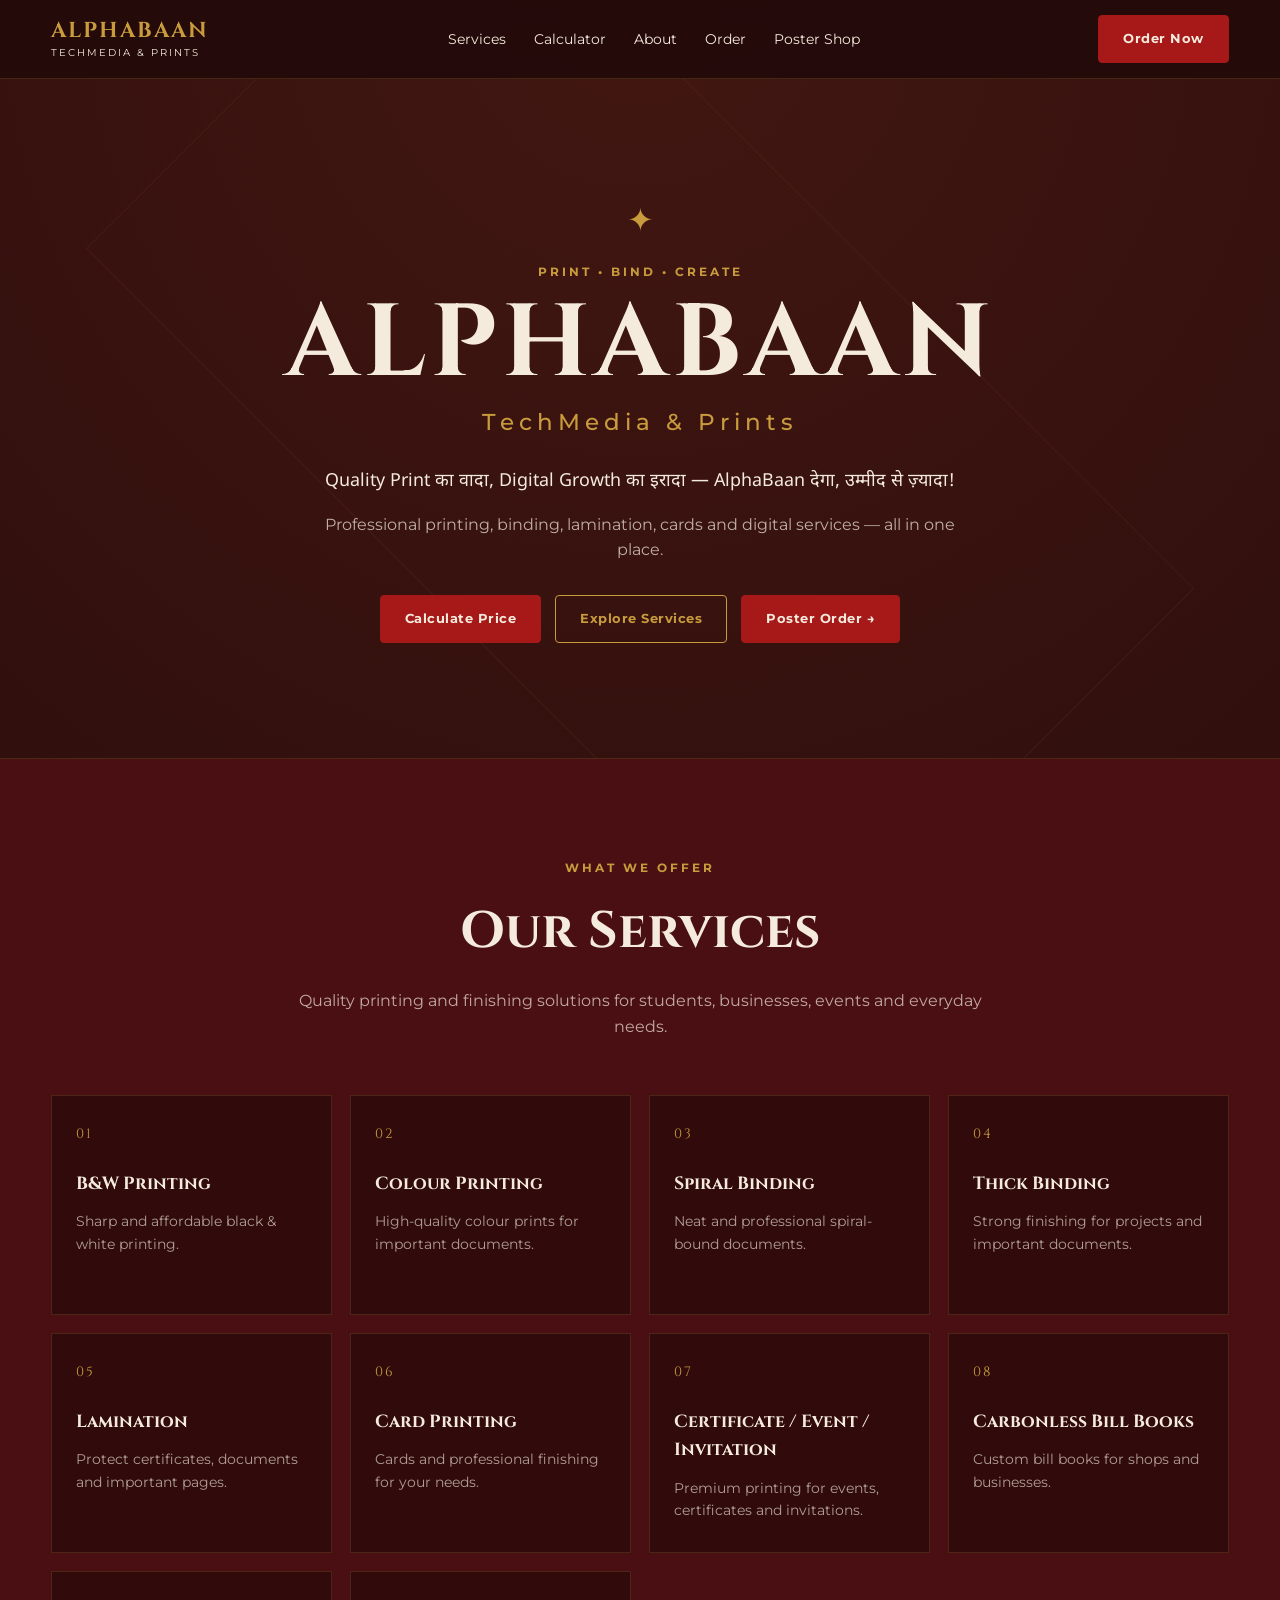
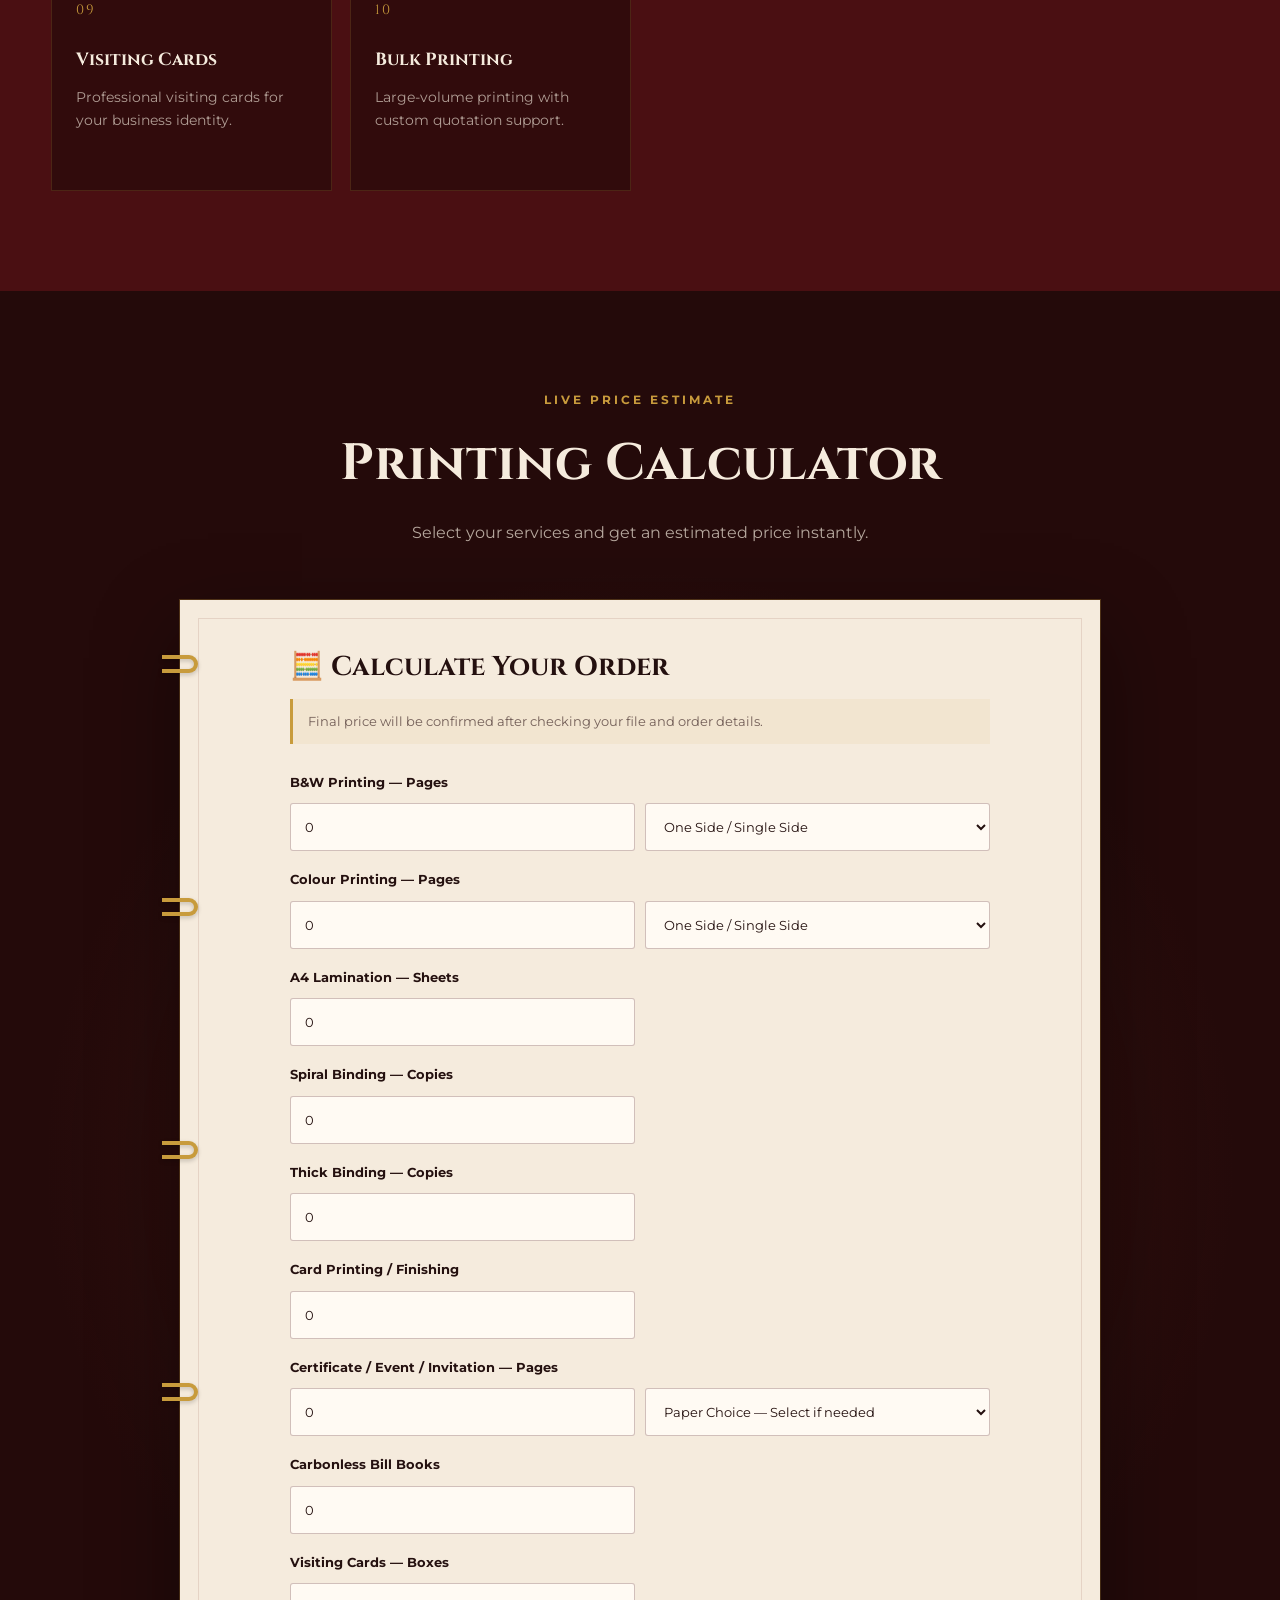
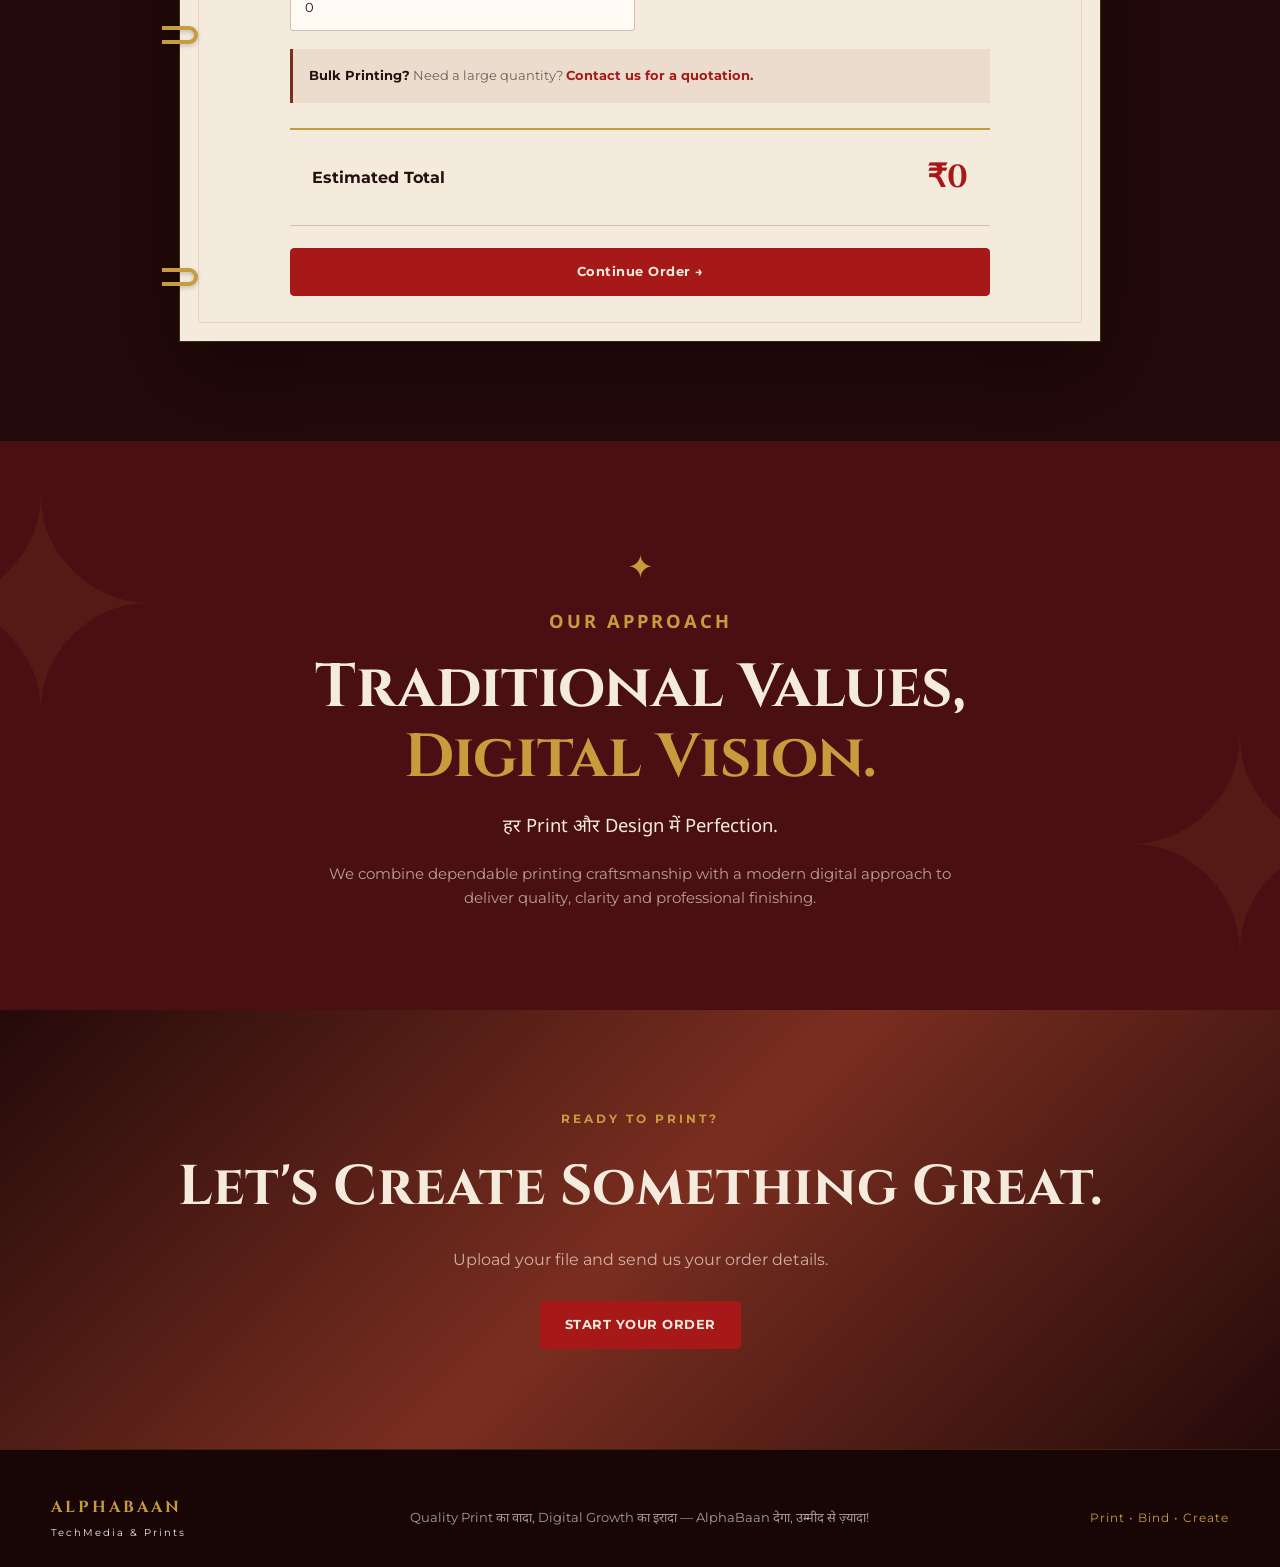
==== commit fd887c3e: "Refactor hero buttons in index.html" ====
--- a/index.html
+++ b/index.html
@@ -71,15 +71,21 @@
           and digital services — all in one place.
         </p>
 
-        <div class="hero-buttons">
-          <a href="#calculator" class="btn btn-primary">
-            Calculate Price
-          </a>
-
-          <a href="#services" class="btn btn-secondary">
-            Explore Services
-          </a>
-        </div>
+        
+<div class="hero-buttons">
+  <a href="#calculator" class="btn btn-primary">
+    Calculate Price
+  </a>
+
+  <a href="#services" class="btn btn-secondary">
+    Explore Services
+  </a>
+
+  <a href="poster-shop/" class="btn btn-primary">
+    Poster Order →
+  </a>
+</div>
+
 
       </div>
     </section>
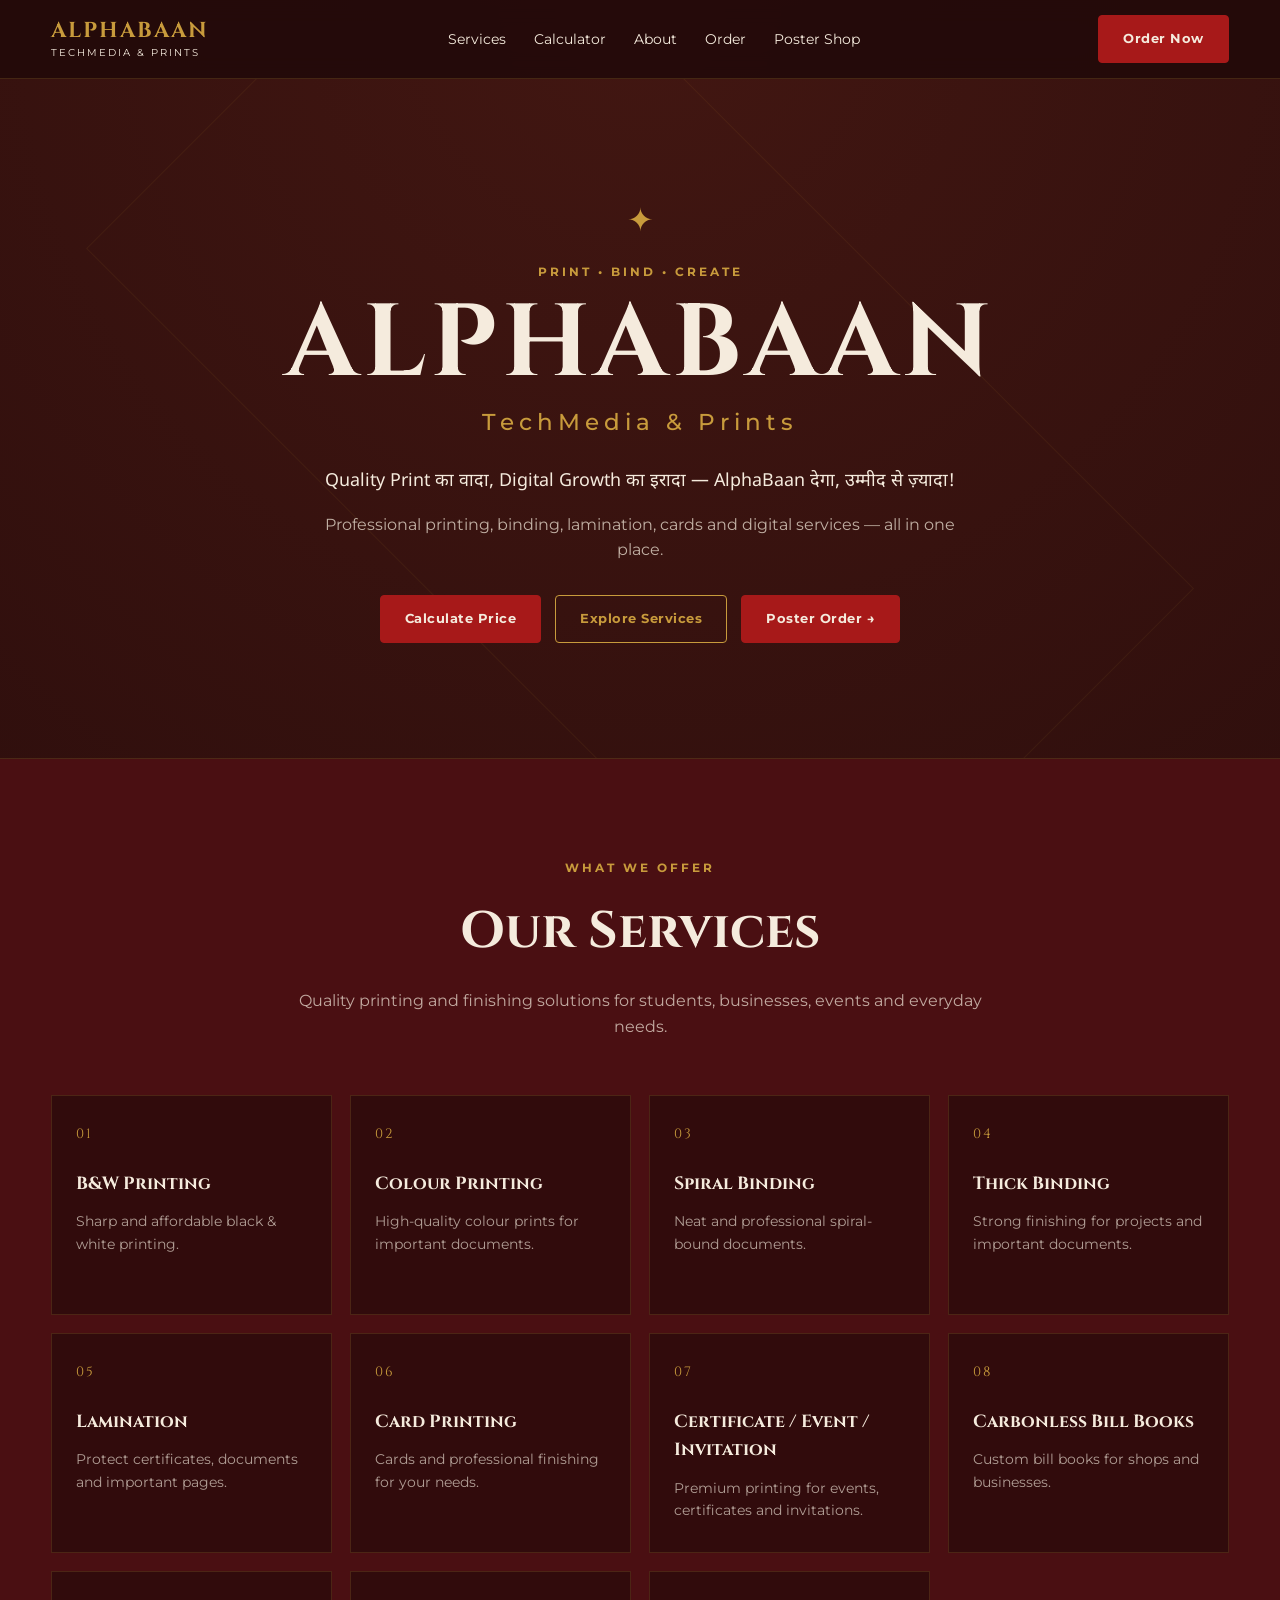
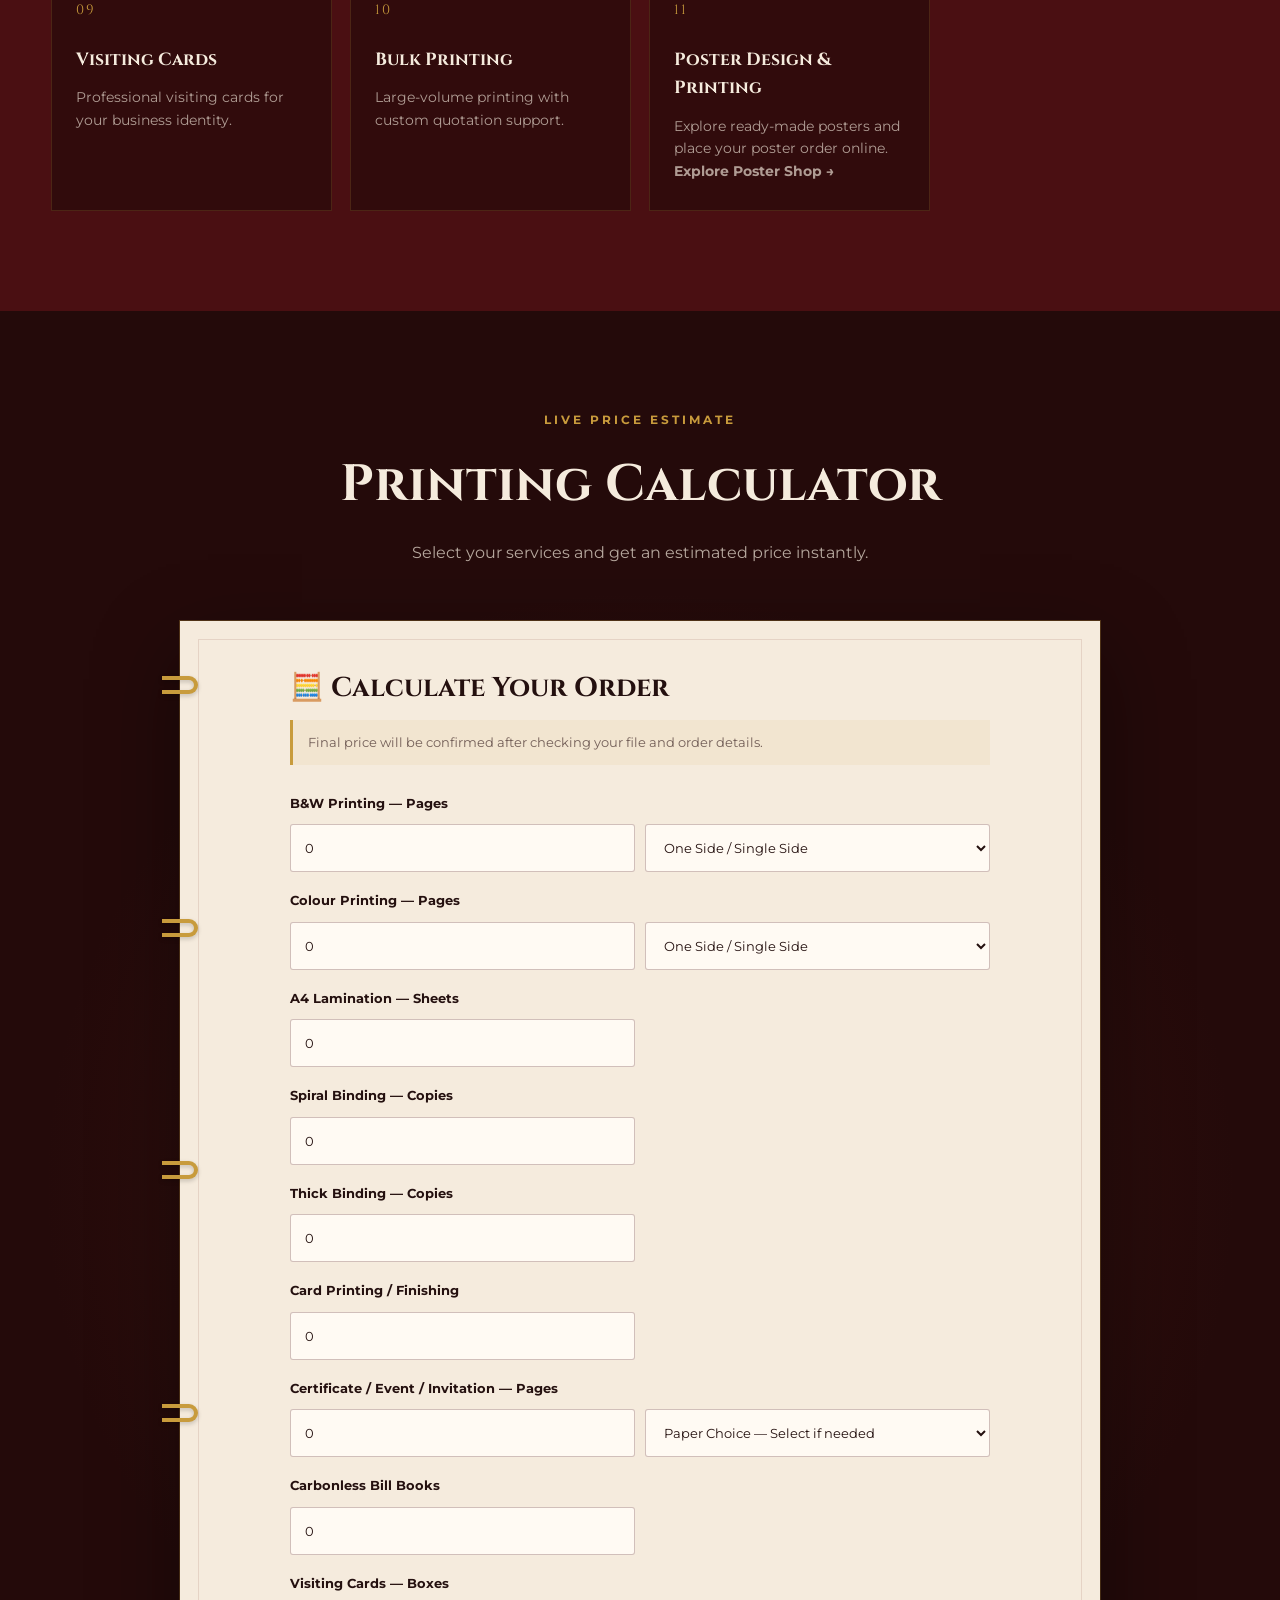
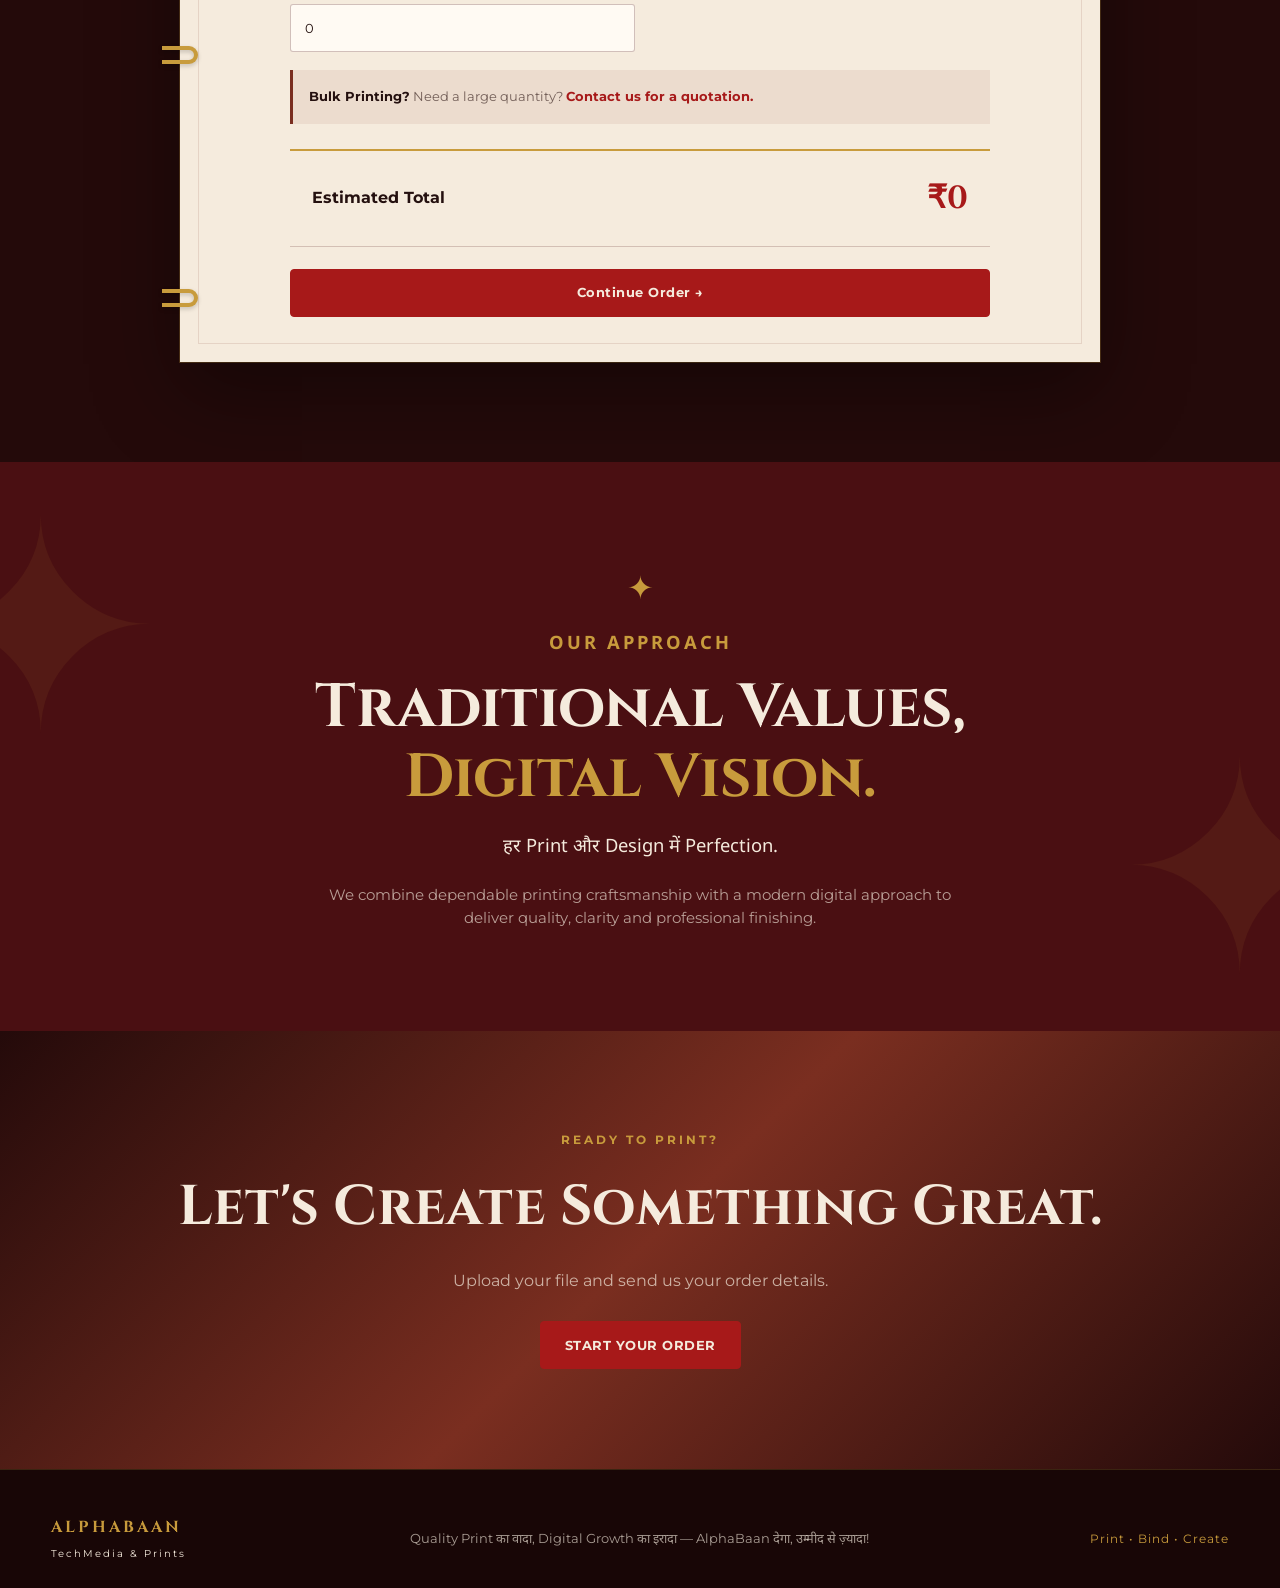
==== commit c8c12acd: "Add poster design and printing service section" ====
--- a/index.html
+++ b/index.html
@@ -166,6 +166,13 @@
             <p>Large-volume printing with custom quotation support.</p>
           </div>
 
+<a href="poster-shop/" class="service-card" style="display:block; text-decoration:none; color:inherit;">
+  <div class="service-icon">11</div>
+  <h3>Poster Design & Printing</h3>
+  <p>Explore ready-made posters and place your poster order online.</p>
+  <p><strong>Explore Poster Shop →</strong></p>
+</a>
+
         </div>
 
       </div>
